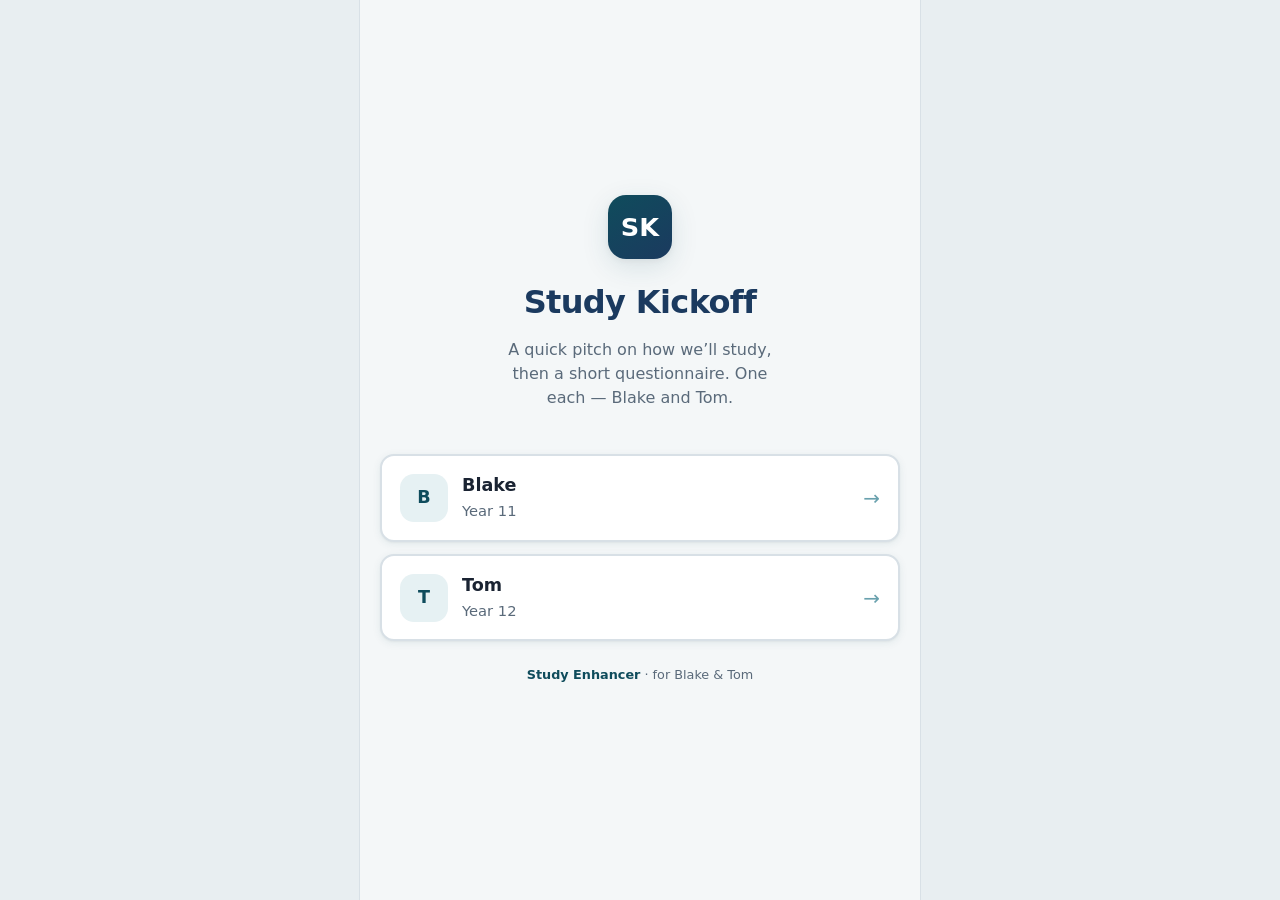
==== study-kickoff-standalone.html @ 6b79da19 "Add standalone single-file app for phone/Drive" ====
<!DOCTYPE html>
<html lang="en-AU">
<head>
  <meta charset="UTF-8" />
  <meta name="viewport" content="width=device-width, initial-scale=1, viewport-fit=cover" />
  <meta name="theme-color" content="#0f4c5c" />
  <meta name="description" content="Study Kickoff — desirable difficulties for Blake & Tom" />
  <title>Study Kickoff · Blake & Tom</title>
  <style>
/* Study Kickoff — mobile-first, deep teal/indigo */
:root {
  --bg: #f4f7f8;
  --surface: #ffffff;
  --ink: #1a2332;
  --muted: #5a6a7a;
  --border: #d8e0e6;
  --accent: #0f4c5c;
  --accent-2: #1b3a5f;
  --accent-soft: #e6f1f3;
  --accent-mid: #2a7a8c;
  --success: #1b7a4e;
  --success-soft: #e6f5ed;
  --warn-soft: #fff4e5;
  --radius: 14px;
  --radius-sm: 10px;
  --shadow: 0 2px 8px rgba(15, 76, 92, 0.08), 0 1px 2px rgba(0,0,0,0.04);
  --shadow-lg: 0 8px 28px rgba(15, 76, 92, 0.12), 0 2px 6px rgba(0,0,0,0.05);
  --tap: 48px;
  --max: 560px;
  --safe-b: env(safe-area-inset-bottom, 0px);
  --font: system-ui, -apple-system, "Segoe UI", Roboto, "Helvetica Neue", Arial, sans-serif;
}

*, *::before, *::after { box-sizing: border-box; }

html {
  -webkit-text-size-adjust: 100%;
  scroll-behavior: smooth;
}

body {
  margin: 0;
  font-family: var(--font);
  font-size: 17px;
  line-height: 1.5;
  color: var(--ink);
  background: var(--bg);
  min-height: 100dvh;
}

.app {
  min-height: 100dvh;
  display: flex;
  flex-direction: column;
  max-width: var(--max);
  margin: 0 auto;
  background: var(--bg);
}

/* —— screens —— */
.screen {
  flex: 1;
  display: flex;
  flex-direction: column;
  padding: 20px 20px calc(24px + var(--safe-b));
  animation: fadeIn 0.28s ease;
}

@keyframes fadeIn {
  from { opacity: 0; transform: translateY(8px); }
  to { opacity: 1; transform: translateY(0); }
}

.screen-header {
  margin-bottom: 20px;
}

.eyebrow {
  font-size: 12px;
  font-weight: 650;
  letter-spacing: 0.06em;
  text-transform: uppercase;
  color: var(--accent-mid);
  margin: 0 0 6px;
}

h1 {
  font-size: 1.75rem;
  font-weight: 750;
  letter-spacing: -0.02em;
  line-height: 1.2;
  margin: 0 0 8px;
  color: var(--accent-2);
}

h2 {
  font-size: 1.25rem;
  font-weight: 700;
  letter-spacing: -0.015em;
  margin: 0 0 10px;
  color: var(--accent-2);
}

.lede {
  color: var(--muted);
  margin: 0;
  font-size: 1rem;
}

/* —— splash —— */
.splash {
  justify-content: center;
  text-align: center;
  gap: 8px;
}

.splash-mark {
  width: 64px;
  height: 64px;
  margin: 0 auto 16px;
  border-radius: 18px;
  background: linear-gradient(145deg, var(--accent) 0%, var(--accent-2) 100%);
  display: grid;
  place-items: center;
  color: #fff;
  font-size: 1.6rem;
  font-weight: 800;
  box-shadow: var(--shadow-lg);
}

.splash h1 { font-size: 2rem; }
.splash .lede { max-width: 28ch; margin: 0 auto 28px; }

.pick-grid {
  display: grid;
  gap: 12px;
  margin-top: 8px;
}

.pick-card {
  display: flex;
  align-items: center;
  gap: 14px;
  text-align: left;
  padding: 16px 18px;
  min-height: var(--tap);
  background: var(--surface);
  border: 2px solid var(--border);
  border-radius: var(--radius);
  box-shadow: var(--shadow);
  cursor: pointer;
  transition: border-color 0.15s, transform 0.12s, box-shadow 0.15s;
  font: inherit;
  color: inherit;
  width: 100%;
}

.pick-card:hover,
.pick-card:focus-visible {
  border-color: var(--accent);
  outline: none;
  box-shadow: var(--shadow-lg);
}

.pick-card:active { transform: scale(0.985); }

.pick-avatar {
  width: 48px;
  height: 48px;
  border-radius: 14px;
  background: var(--accent-soft);
  color: var(--accent);
  display: grid;
  place-items: center;
  font-weight: 750;
  font-size: 1.1rem;
  flex-shrink: 0;
}

.pick-meta { flex: 1; min-width: 0; }
.pick-name { font-weight: 700; font-size: 1.1rem; display: block; }
.pick-year { color: var(--muted); font-size: 0.92rem; }

.pick-arrow {
  color: var(--accent-mid);
  font-size: 1.25rem;
  opacity: 0.7;
}

/* —— pitch —— */
.pitch-scroll {
  flex: 1;
  overflow-y: auto;
  -webkit-overflow-scrolling: touch;
  padding-bottom: 12px;
}

.pitch-intro {
  background: var(--surface);
  border-radius: var(--radius);
  padding: 16px 18px;
  box-shadow: var(--shadow);
  margin-bottom: 16px;
  border-left: 4px solid var(--accent);
}

.pitch-intro p { margin: 0 0 10px; }
.pitch-intro p:last-child { margin-bottom: 0; }
.pitch-intro strong { color: var(--accent); }

.section-label {
  font-size: 12px;
  font-weight: 700;
  letter-spacing: 0.05em;
  text-transform: uppercase;
  color: var(--muted);
  margin: 18px 0 10px;
}

.law-card {
  background: var(--surface);
  border-radius: var(--radius);
  padding: 14px 16px;
  box-shadow: var(--shadow);
  margin-bottom: 10px;
  display: grid;
  grid-template-columns: auto 1fr;
  gap: 12px;
  align-items: start;
}

.law-num {
  width: 32px;
  height: 32px;
  border-radius: 10px;
  background: var(--accent);
  color: #fff;
  display: grid;
  place-items: center;
  font-weight: 750;
  font-size: 0.9rem;
  flex-shrink: 0;
}

.law-card h3 {
  margin: 0 0 4px;
  font-size: 1.02rem;
  font-weight: 700;
  color: var(--accent-2);
}

.law-card p {
  margin: 0;
  font-size: 0.95rem;
  color: var(--muted);
}

.idea-card {
  background: var(--accent-soft);
  border-radius: var(--radius);
  padding: 14px 16px;
  margin-bottom: 10px;
}

.idea-card h3 {
  margin: 0 0 6px;
  font-size: 1rem;
  color: var(--accent);
}

.idea-card p {
  margin: 0;
  font-size: 0.95rem;
  color: var(--ink);
}

.solves {
  background: var(--surface);
  border-radius: var(--radius);
  padding: 16px 18px;
  box-shadow: var(--shadow);
  margin-bottom: 12px;
}

.solves ul {
  margin: 0;
  padding: 0 0 0 1.15em;
}

.solves li {
  margin-bottom: 8px;
  color: var(--ink);
}

.solves li:last-child { margin-bottom: 0; }

.bottom-line {
  background: linear-gradient(135deg, var(--accent) 0%, var(--accent-2) 100%);
  color: #fff;
  border-radius: var(--radius);
  padding: 16px 18px;
  margin: 8px 0 20px;
  font-weight: 600;
  box-shadow: var(--shadow-lg);
}

.bottom-line p { margin: 0; }

/* —— sticky actions —— */
.actions {
  display: flex;
  flex-direction: column;
  gap: 10px;
  padding-top: 8px;
  margin-top: auto;
}

.actions-row {
  display: flex;
  gap: 10px;
}

.btn {
  display: inline-flex;
  align-items: center;
  justify-content: center;
  gap: 8px;
  min-height: var(--tap);
  padding: 12px 20px;
  border-radius: 12px;
  font: inherit;
  font-weight: 650;
  font-size: 1rem;
  cursor: pointer;
  border: 2px solid transparent;
  transition: background 0.15s, transform 0.1s, border-color 0.15s;
  text-decoration: none;
  -webkit-tap-highlight-color: transparent;
}

.btn:active { transform: scale(0.98); }

.btn:focus-visible {
  outline: 3px solid rgba(42, 122, 140, 0.45);
  outline-offset: 2px;
}

.btn-primary {
  background: var(--accent);
  color: #fff;
  border-color: var(--accent);
}

.btn-primary:hover { background: #0c3d4a; }

.btn-secondary {
  background: var(--surface);
  color: var(--accent);
  border-color: var(--border);
}

.btn-secondary:hover { border-color: var(--accent); }

.btn-ghost {
  background: transparent;
  color: var(--muted);
  border-color: transparent;
  min-height: 40px;
  font-weight: 600;
  font-size: 0.95rem;
}

.btn-block { width: 100%; }
.btn-flex { flex: 1; }

/* —— progress —— */
.progress-wrap {
  margin-bottom: 18px;
}

.progress-meta {
  display: flex;
  justify-content: space-between;
  align-items: baseline;
  margin-bottom: 8px;
  font-size: 0.85rem;
  color: var(--muted);
}

.progress-meta strong { color: var(--accent); font-weight: 650; }

.progress-bar {
  height: 6px;
  background: var(--border);
  border-radius: 99px;
  overflow: hidden;
}

.progress-fill {
  height: 100%;
  background: linear-gradient(90deg, var(--accent-mid), var(--accent));
  border-radius: 99px;
  transition: width 0.35s ease;
}

/* —— form —— */
.form-stack {
  display: flex;
  flex-direction: column;
  gap: 18px;
  flex: 1;
}

.field {
  display: flex;
  flex-direction: column;
  gap: 6px;
}

.field label,
.field .label {
  font-weight: 650;
  font-size: 0.95rem;
  color: var(--ink);
}

.field .hint {
  font-size: 0.85rem;
  color: var(--muted);
  font-weight: 400;
  margin-top: -2px;
}

.field input[type="text"],
.field textarea,
.field select {
  width: 100%;
  min-height: var(--tap);
  padding: 12px 14px;
  font: inherit;
  font-size: 16px; /* prevent iOS zoom */
  color: var(--ink);
  background: var(--surface);
  border: 2px solid var(--border);
  border-radius: var(--radius-sm);
  transition: border-color 0.15s, box-shadow 0.15s;
  appearance: none;
  -webkit-appearance: none;
}

.field textarea {
  min-height: 110px;
  resize: vertical;
  line-height: 1.45;
}

.field input:focus,
.field textarea:focus,
.field select:focus {
  outline: none;
  border-color: var(--accent);
  box-shadow: 0 0 0 3px rgba(15, 76, 92, 0.15);
}

.year-toggle {
  display: grid;
  grid-template-columns: 1fr 1fr;
  gap: 10px;
}

.year-opt {
  min-height: var(--tap);
  border: 2px solid var(--border);
  background: var(--surface);
  border-radius: var(--radius-sm);
  font: inherit;
  font-weight: 650;
  cursor: pointer;
  color: var(--ink);
  transition: border-color 0.15s, background 0.15s, color 0.15s;
}

.year-opt[aria-pressed="true"] {
  border-color: var(--accent);
  background: var(--accent-soft);
  color: var(--accent);
}

.year-opt:focus-visible {
  outline: 3px solid rgba(42, 122, 140, 0.45);
  outline-offset: 2px;
}

.check-list {
  display: flex;
  flex-direction: column;
  gap: 8px;
}

.check-item {
  display: flex;
  align-items: flex-start;
  gap: 12px;
  padding: 12px 14px;
  background: var(--surface);
  border: 2px solid var(--border);
  border-radius: var(--radius-sm);
  cursor: pointer;
  min-height: var(--tap);
  transition: border-color 0.15s, background 0.15s;
}

.check-item:has(input:checked) {
  border-color: var(--accent);
  background: var(--accent-soft);
}

.check-item input {
  width: 22px;
  height: 22px;
  margin-top: 1px;
  flex-shrink: 0;
  accent-color: var(--accent);
  cursor: pointer;
}

.check-item span {
  flex: 1;
  font-size: 0.98rem;
  line-height: 1.35;
}

.other-row {
  display: flex;
  flex-direction: column;
  gap: 8px;
}

.other-row input[type="text"] {
  margin-left: 34px;
  width: calc(100% - 34px);
  min-height: 44px;
  padding: 10px 12px;
  font: inherit;
  font-size: 16px;
  border: 2px solid var(--border);
  border-radius: var(--radius-sm);
  background: var(--surface);
}

.other-row input[type="text"]:focus {
  outline: none;
  border-color: var(--accent);
  box-shadow: 0 0 0 3px rgba(15, 76, 92, 0.15);
}

/* —— review / done —— */
.review-card {
  background: var(--surface);
  border-radius: var(--radius);
  padding: 16px 18px;
  box-shadow: var(--shadow);
  margin-bottom: 12px;
}

.review-card h3 {
  margin: 0 0 10px;
  font-size: 0.85rem;
  text-transform: uppercase;
  letter-spacing: 0.04em;
  color: var(--accent-mid);
}

.review-row {
  margin-bottom: 10px;
}

.review-row:last-child { margin-bottom: 0; }

.review-q {
  font-size: 0.82rem;
  color: var(--muted);
  margin: 0 0 2px;
}

.review-a {
  margin: 0;
  white-space: pre-wrap;
  word-break: break-word;
  font-weight: 550;
}

.done-banner {
  background: var(--success-soft);
  border: 2px solid #b8e0c8;
  border-radius: var(--radius);
  padding: 18px;
  text-align: center;
  margin-bottom: 16px;
}

.done-banner .emoji {
  font-size: 2rem;
  margin-bottom: 6px;
}

.done-banner h2 {
  margin: 0 0 6px;
  color: var(--success);
}

.done-banner p {
  margin: 0;
  color: var(--muted);
  font-size: 0.95rem;
}

.toast {
  position: fixed;
  left: 50%;
  bottom: calc(24px + var(--safe-b));
  transform: translateX(-50%) translateY(20px);
  background: var(--accent-2);
  color: #fff;
  padding: 12px 20px;
  border-radius: 99px;
  font-weight: 600;
  font-size: 0.95rem;
  box-shadow: var(--shadow-lg);
  opacity: 0;
  pointer-events: none;
  transition: opacity 0.2s, transform 0.2s;
  z-index: 50;
  max-width: calc(100% - 40px);
}

.toast.show {
  opacity: 1;
  transform: translateX(-50%) translateY(0);
}

/* —— footer —— */
.site-footer {
  text-align: center;
  padding: 16px 20px calc(16px + var(--safe-b));
  font-size: 0.8rem;
  color: var(--muted);
}

.site-footer strong { color: var(--accent); font-weight: 650; }

/* —— top nav chip —— */
.top-bar {
  display: flex;
  align-items: center;
  justify-content: space-between;
  gap: 12px;
  margin-bottom: 8px;
}

.student-chip {
  display: inline-flex;
  align-items: center;
  gap: 6px;
  background: var(--accent-soft);
  color: var(--accent);
  font-size: 0.85rem;
  font-weight: 650;
  padding: 6px 12px;
  border-radius: 99px;
}

.back-link {
  background: none;
  border: none;
  color: var(--muted);
  font: inherit;
  font-size: 0.9rem;
  font-weight: 600;
  cursor: pointer;
  padding: 8px 0;
  min-height: 40px;
}

.back-link:hover { color: var(--accent); }
.back-link:focus-visible {
  outline: 3px solid rgba(42, 122, 140, 0.45);
  outline-offset: 2px;
  border-radius: 4px;
}

@media (min-width: 640px) {
  .app {
    box-shadow: 0 0 0 1px var(--border);
    min-height: 100dvh;
  }
  body { background: #e8eef1; }
}

</style>
</head>
<body>
  <div id="app" class="app">
    <!-- screens injected by app.js -->
  </div>
  <script>
/**
 * Study Kickoff — Blake & Tom
 * Static SPA: splash → pick → pitch → questionnaire wizard → hand to Dad
 */
(function () {
  "use strict";

  const STUDENTS = {
    blake: { id: "blake", name: "Blake", year: "11", initial: "B" },
    tom: { id: "tom", name: "Tom", year: "12", initial: "T" },
  };

  const STORAGE_PREFIX = "study-kickoff:v1:";

  const Q8_OPTS = [
    { id: "reread", label: "Reread / highlight" },
    { id: "block", label: "Practice questions from one topic in a block" },
    { id: "mix", label: "Mix topics" },
    { id: "explain", label: "Explain things out loud" },
    { id: "cram", label: "Cram the night before" },
    { id: "other", label: "Other", hasOther: true },
  ];

  const Q9_OPTS = [
    { id: "class", label: "Only in class / tests" },
    { id: "after-reread", label: "After rereading" },
    { id: "closed", label: "Closed-book, from memory" },
    { id: "unsure", label: "Not sure" },
  ];

  const SECTIONS = [
    { id: "about", title: "About you", short: "About" },
    { id: "subjects", title: "Subjects", short: "Subjects" },
    { id: "study", title: "How you study", short: "Study habits" },
    { id: "goals", title: "Goals & blockers", short: "Goals" },
  ];

  const emptyAnswers = (student) => ({
    name: student.name,
    year: student.year,
    pathway: "",
    subjects: "",
    worry: "",
    weakTopics: "",
    firstThing: "",
    studyHabits: [],
    studyHabitsOther: "",
    checkMemory: [],
    longestGap: "",
    examFeel: "",
    derails: "",
    focusBlock: "",
    anythingElse: "",
    completedAt: null,
  });

  // —— state ——
  let state = {
    view: "splash", // splash | pitch | wizard | review | done
    studentId: null,
    sectionIndex: 0,
    answers: null,
  };

  const app = document.getElementById("app");

  // —— storage ——
  function storageKey(id) {
    return STORAGE_PREFIX + id;
  }

  function loadAnswers(id) {
    try {
      const raw = localStorage.getItem(storageKey(id));
      if (!raw) return null;
      return JSON.parse(raw);
    } catch {
      return null;
    }
  }

  function saveAnswers(id, answers) {
    localStorage.setItem(storageKey(id), JSON.stringify(answers));
  }

  function pickStudent(id) {
    const student = STUDENTS[id];
    if (!student) return;
    const saved = loadAnswers(id);
    const answers = saved
      ? { ...emptyAnswers(student), ...saved }
      : emptyAnswers(student);
    // Prefill name/year if blank
    if (!answers.name) answers.name = student.name;
    if (!answers.year) answers.year = student.year;
    state.studentId = id;
    state.answers = answers;
    state.sectionIndex = 0;
    state.view = "pitch";
    render();
  }

  function persist() {
    if (state.studentId && state.answers) {
      saveAnswers(state.studentId, state.answers);
    }
  }

  // —— markdown export (matches Doc structure) ——
  function toMarkdown(student, a) {
    const habitLabels = (a.studyHabits || [])
      .map((id) => {
        const opt = Q8_OPTS.find((o) => o.id === id);
        if (!opt) return null;
        if (opt.hasOther) {
          const extra = (a.studyHabitsOther || "").trim();
          return `- [x] Other: ${extra || "—"}`;
        }
        return `- [x] ${opt.label}`;
      })
      .filter(Boolean);

    const uncheckedHabits = Q8_OPTS.filter(
      (o) => !(a.studyHabits || []).includes(o.id)
    ).map((o) =>
      o.hasOther ? `- [ ] Other: ___________` : `- [ ] ${o.label}`
    );

    const checkLabels = (a.checkMemory || [])
      .map((id) => {
        const opt = Q9_OPTS.find((o) => o.id === id);
        return opt ? `- [x] ${opt.label}` : null;
      })
      .filter(Boolean);

    const uncheckedCheck = Q9_OPTS.filter(
      (o) => !(a.checkMemory || []).includes(o.id)
    ).map((o) => `- [ ] ${o.label}`);

    const subjectsList = (a.subjects || "")
      .split(/\n/)
      .map((l) => l.trim())
      .filter(Boolean)
      .map((l) => (l.startsWith("-") ? l : `- ${l}`))
      .join("\n");

    return `# Study Kickoff answers — ${a.name || student.name} (Year ${a.year || student.year})

## About you

1. **Name:** ${a.name || "—"}
2. **Year:** ${a.year || "—"}
3. **School / subject pathway notes:** ${a.pathway || "—"}

## Subjects

4. **Subjects this year:**
${subjectsList || "- —"}

5. **Which 1–2 subjects worry you most right now? Why?**
${a.worry || "—"}

6. **Which topics inside those subjects feel weakest?**
${a.weakTopics || "—"}

## How you study now

7. **When you sit down to study, what do you usually do first?**
${a.firstThing || "—"}

8. **Do you mostly…**
${[...habitLabels, ...uncheckedHabits].join("\n") || "—"}

9. **When do you usually check if you actually remember something?**
${[...checkLabels, ...uncheckedCheck].join("\n") || "—"}

10. **What’s the longest you’ve gone between studying the same topic?**
${a.longestGap || "—"}

## Goals & blockers

11. **What’s one thing you want exams to feel like (that they don’t feel like now)?**
${a.examFeel || "—"}

12. **What usually derails a study session?**
${a.derails || "—"}

13. **How long can you usually focus in one block before you need a break?**
${a.focusBlock || "—"}

14. **Anything you want this helper to know?**
${a.anythingElse || "—"}

---
Handed to Dad · Study Enhancer
`;
  }

  async function copyMarkdown() {
    const student = STUDENTS[state.studentId];
    const md = toMarkdown(student, state.answers);
    try {
      await navigator.clipboard.writeText(md);
      showToast("Copied — hand this to Dad");
    } catch {
      // Fallback: prompt select
      const ta = document.createElement("textarea");
      ta.value = md;
      ta.style.position = "fixed";
      ta.style.left = "-9999px";
      document.body.appendChild(ta);
      ta.select();
      try {
        document.execCommand("copy");
        showToast("Copied — hand this to Dad");
      } catch {
        showToast("Couldn’t copy — select & copy manually");
        alert(md);
      }
      document.body.removeChild(ta);
    }
  }

  let toastTimer;
  function showToast(msg) {
    let el = document.querySelector(".toast");
    if (!el) {
      el = document.createElement("div");
      el.className = "toast";
      document.body.appendChild(el);
    }
    el.textContent = msg;
    el.classList.add("show");
    clearTimeout(toastTimer);
    toastTimer = setTimeout(() => el.classList.remove("show"), 2200);
  }

  // —— helpers ——
  function esc(s) {
    return String(s ?? "")
      .replace(/&/g, "&amp;")
      .replace(/</g, "&lt;")
      .replace(/>/g, "&gt;")
      .replace(/"/g, "&quot;");
  }

  function footer() {
    return `<footer class="site-footer"><strong>Study Enhancer</strong> · for Blake &amp; Tom</footer>`;
  }

  function topBar(showBack, backAction) {
    const s = STUDENTS[state.studentId];
    const back =
      showBack
        ? `<button type="button" class="back-link" data-action="${esc(backAction)}">← Back</button>`
        : `<span></span>`;
    const chip = s
      ? `<span class="student-chip">${esc(s.name)} · Year ${esc(state.answers?.year || s.year)}</span>`
      : "";
    return `<div class="top-bar">${back}${chip}</div>`;
  }

  // —— views ——
  function renderSplash() {
    const resume = Object.values(STUDENTS)
      .map((s) => {
        const saved = loadAnswers(s.id);
        const done = saved?.completedAt;
        const partial = saved && !done;
        let status = `Year ${s.year}`;
        if (done) status = `Year ${s.year} · done ✓`;
        else if (partial) status = `Year ${s.year} · in progress`;
        return { s, status, done };
      });

    return `
      <section class="screen splash">
        <div class="splash-mark" aria-hidden="true">SK</div>
        <h1>Study Kickoff</h1>
        <p class="lede">A quick pitch on how we’ll study, then a short questionnaire. One each — Blake and Tom.</p>
        <div class="pick-grid" role="list">
          ${resume
            .map(
              ({ s, status }) => `
            <button type="button" class="pick-card" data-pick="${s.id}" role="listitem">
              <span class="pick-avatar" aria-hidden="true">${s.initial}</span>
              <span class="pick-meta">
                <span class="pick-name">${esc(s.name)}</span>
                <span class="pick-year">${esc(status)}</span>
              </span>
              <span class="pick-arrow" aria-hidden="true">→</span>
            </button>`
            )
            .join("")}
        </div>
        ${footer()}
      </section>`;
  }

  function renderPitch() {
    return `
      <section class="screen">
        ${topBar(true, "home")}
        <div class="screen-header">
          <p class="eyebrow">The pitch · read once</p>
          <h1>How we’ll study</h1>
          <p class="lede">Most study feels productive and isn’t. Here’s the short version.</p>
        </div>
        <div class="pitch-scroll">
          <div class="pitch-intro">
            <p>Rereading notes and highlighting feels smooth — that’s the <strong>fluency illusion</strong>. Easy ≠ known.</p>
            <p>What actually sticks is a bit uncomfortable. Psychologists call these <strong>desirable difficulties</strong> (Robert Bjork). They feel harder in the moment and lock memory in for exams.</p>
          </div>

          <p class="section-label">The five laws we’ll use</p>

          <article class="law-card">
            <div class="law-num">1</div>
            <div>
              <h3>Retrieval, not review</h3>
              <p>Close the notes. Try to pull it out of your head with no cues. Then check. Beats rereading every time.</p>
            </div>
          </article>
          <article class="law-card">
            <div class="law-num">2</div>
            <div>
              <h3>Spaced repetition</h3>
              <p>Come back when you’ve <em>almost</em> forgotten — not one giant cram the night before. We’ll set the next review before you finish each session.</p>
            </div>
          </article>
          <article class="law-card">
            <div class="law-num">3</div>
            <div>
              <h3>Interleaving</h3>
              <p>Mix problem types and topics. Ten of method A then ten of B feels smoother; mixed practice wins on the real paper.</p>
            </div>
          </article>
          <article class="law-card">
            <div class="law-num">4</div>
            <div>
              <h3>Active explanation</h3>
              <p>Close the book. Explain it out loud like you’re teaching someone. Spot the gaps. Understanding while reading ≠ being able to produce it.</p>
            </div>
          </article>
          <article class="law-card">
            <div class="law-num">5</div>
            <div>
              <h3>Build chunks, not facts</h3>
              <p>Organise ideas into meaningful schemas — like chess masters remember patterns, not single pieces. Not a pile of random flashcards.</p>
            </div>
          </article>

          <p class="section-label">Two ideas that explain why</p>
          <div class="idea-card">
            <h3>Storage strength vs retrieval strength</h3>
            <p>Something can be “in there” but hard to get out. Practice <em>getting it out</em> builds the skill exams actually test.</p>
          </div>
          <div class="idea-card">
            <h3>The fluency illusion</h3>
            <p>If it feels easy to reread, your brain is lying that you know it. Struggle on purpose in practice so exam day is calmer.</p>
          </div>

          <p class="section-label">What this solves for you</p>
          <div class="solves">
            <ul>
              <li>Less “I studied for hours and still blanked”</li>
              <li>Clear next steps every session (not guesswork)</li>
              <li>Study that matches QLD Year 11 / 12 exam pressure</li>
              <li>Weak topics get named and attacked, not avoided</li>
            </ul>
          </div>

          <div class="bottom-line">
            <p>Bottom line: we make practice slightly harder on purpose so the exam feels fairer.</p>
          </div>
        </div>

        <div class="actions">
          <button type="button" class="btn btn-primary btn-block" data-action="start-quiz">I’m ready →</button>
          <button type="button" class="btn btn-ghost btn-block" data-action="home">Switch person</button>
        </div>
      </section>`;
  }

  function progressHtml() {
    const total = SECTIONS.length;
    const i = state.sectionIndex;
    const pct = Math.round(((i + 1) / total) * 100);
    const sec = SECTIONS[i];
    return `
      <div class="progress-wrap">
        <div class="progress-meta">
          <span>Step <strong>${i + 1}</strong> of ${total} · ${esc(sec.short)}</span>
          <span>${pct}%</span>
        </div>
        <div class="progress-bar" role="progressbar" aria-valuenow="${pct}" aria-valuemin="0" aria-valuemax="100">
          <div class="progress-fill" style="width:${pct}%"></div>
        </div>
      </div>`;
  }

  function checkListHtml(name, opts, selected, otherVal) {
    return `
      <div class="check-list" role="group" aria-label="${esc(name)}">
        ${opts
          .map((o) => {
            const checked = (selected || []).includes(o.id);
            const otherInput =
              o.hasOther
                ? `<div class="other-row"><input type="text" data-field="studyHabitsOther" placeholder="What else?" value="${esc(otherVal || "")}" ${checked ? "" : "disabled"} /></div>`
                : "";
            return `
              <label class="check-item${o.hasOther ? " other-row" : ""}">
                <input type="checkbox" data-check="${esc(name)}" value="${esc(o.id)}" ${checked ? "checked" : ""} />
                <span>${esc(o.label)}${o.hasOther ? ":" : ""}</span>
              </label>
              ${otherInput}`;
          })
          .join("")}
      </div>`;
  }

  function renderWizard() {
    const a = state.answers;
    const sec = SECTIONS[state.sectionIndex];
    let body = "";

    if (sec.id === "about") {
      body = `
        <div class="form-stack">
          <div class="field">
            <label for="f-name">1. Name</label>
            <input id="f-name" type="text" data-field="name" value="${esc(a.name)}" autocomplete="name" />
          </div>
          <div class="field">
            <span class="label" id="year-label">2. Year</span>
            <div class="year-toggle" role="group" aria-labelledby="year-label">
              <button type="button" class="year-opt" data-year="11" aria-pressed="${a.year === "11"}">Year 11</button>
              <button type="button" class="year-opt" data-year="12" aria-pressed="${a.year === "12"}">Year 12</button>
            </div>
          </div>
          <div class="field">
            <label for="f-pathway">3. School / subject pathway notes <span class="hint">(optional)</span></label>
            <textarea id="f-pathway" data-field="pathway" placeholder="e.g. ATAR pathway, Maths Methods…">${esc(a.pathway)}</textarea>
          </div>
        </div>`;
    } else if (sec.id === "subjects") {
      body = `
        <div class="form-stack">
          <div class="field">
            <label for="f-subjects">4. List every subject you’re doing this year</label>
            <p class="hint">And level if it matters (e.g. Math Methods / General). One per line is fine.</p>
            <textarea id="f-subjects" data-field="subjects" placeholder="English&#10;Math Methods&#10;…">${esc(a.subjects)}</textarea>
          </div>
          <div class="field">
            <label for="f-worry">5. Which 1–2 subjects worry you most right now? Why?</label>
            <textarea id="f-worry" data-field="worry" placeholder="Be honest — short answers are fine">${esc(a.worry)}</textarea>
          </div>
          <div class="field">
            <label for="f-weak">6. Which topics inside those subjects feel weakest?</label>
            <p class="hint">Be specific if you can.</p>
            <textarea id="f-weak" data-field="weakTopics" placeholder="e.g. trig identities, essay structure…">${esc(a.weakTopics)}</textarea>
          </div>
        </div>`;
    } else if (sec.id === "study") {
      body = `
        <div class="form-stack">
          <div class="field">
            <label for="f-first">7. When you sit down to study, what do you usually do first?</label>
            <p class="hint">e.g. reread notes, highlight, watch videos, do practice questions, make flashcards…</p>
            <textarea id="f-first" data-field="firstThing">${esc(a.firstThing)}</textarea>
          </div>
          <div class="field">
            <span class="label">8. Do you mostly… <span class="hint">(pick all that apply)</span></span>
            ${checkListHtml("studyHabits", Q8_OPTS, a.studyHabits, a.studyHabitsOther)}
          </div>
          <div class="field">
            <span class="label">9. When do you usually check if you actually remember something? <span class="hint">(pick all that apply)</span></span>
            ${checkListHtml("checkMemory", Q9_OPTS, a.checkMemory)}
          </div>
          <div class="field">
            <label for="f-gap">10. What’s the longest you’ve gone between studying the same topic?</label>
            <p class="hint">Rough guess is fine.</p>
            <input id="f-gap" type="text" data-field="longestGap" value="${esc(a.longestGap)}" placeholder="e.g. a few weeks, whole term…" />
          </div>
        </div>`;
    } else if (sec.id === "goals") {
      body = `
        <div class="form-stack">
          <div class="field">
            <label for="f-exam">11. What’s one thing you want exams to feel like (that they don’t feel like now)?</label>
            <textarea id="f-exam" data-field="examFeel">${esc(a.examFeel)}</textarea>
          </div>
          <div class="field">
            <label for="f-derail">12. What usually derails a study session?</label>
            <p class="hint">Phone, tired, don’t know where to start, etc.</p>
            <textarea id="f-derail" data-field="derails">${esc(a.derails)}</textarea>
          </div>
          <div class="field">
            <label for="f-focus">13. How long can you usually focus in one block before you need a break?</label>
            <input id="f-focus" type="text" data-field="focusBlock" value="${esc(a.focusBlock)}" placeholder="e.g. 20–25 mins" />
          </div>
          <div class="field">
            <label for="f-else">14. Anything you want this helper to know?</label>
            <p class="hint">Learning preferences, stress, subjects you already feel solid on…</p>
            <textarea id="f-else" data-field="anythingElse">${esc(a.anythingElse)}</textarea>
          </div>
        </div>`;
    }

    const isLast = state.sectionIndex === SECTIONS.length - 1;
    const backAction = state.sectionIndex === 0 ? "pitch" : "prev-section";

    return `
      <section class="screen">
        ${topBar(true, backAction)}
        ${progressHtml()}
        <div class="screen-header">
          <p class="eyebrow">Questionnaire</p>
          <h1>${esc(sec.title)}</h1>
          <p class="lede">Short answers are fine. Honest ones help more.</p>
        </div>
        ${body}
        <div class="actions">
          <div class="actions-row">
            <button type="button" class="btn btn-secondary btn-flex" data-action="${backAction === "pitch" ? "pitch" : "prev-section"}">Back</button>
            <button type="button" class="btn btn-primary btn-flex" data-action="${isLast ? "to-review" : "next-section"}">
              ${isLast ? "Review →" : "Next →"}
            </button>
          </div>
        </div>
      </section>`;
  }

  function reviewRow(q, a) {
    const text = (a || "").trim() || "—";
    return `<div class="review-row"><p class="review-q">${esc(q)}</p><p class="review-a">${esc(text)}</p></div>`;
  }

  function renderReview() {
    const a = state.answers;
    const habits = (a.studyHabits || [])
      .map((id) => {
        const o = Q8_OPTS.find((x) => x.id === id);
        if (!o) return null;
        if (o.hasOther) return `Other: ${(a.studyHabitsOther || "").trim() || "—"}`;
        return o.label;
      })
      .filter(Boolean)
      .join("; ");

    const checks = (a.checkMemory || [])
      .map((id) => Q9_OPTS.find((x) => x.id === id)?.label)
      .filter(Boolean)
      .join("; ");

    return `
      <section class="screen">
        ${topBar(true, "back-to-goals")}
        <div class="screen-header">
          <p class="eyebrow">Almost done</p>
          <h1>Review your answers</h1>
          <p class="lede">Looks good? Submit, then copy for Dad.</p>
        </div>

        <div class="review-card">
          <h3>About you</h3>
          ${reviewRow("Name", a.name)}
          ${reviewRow("Year", a.year)}
          ${reviewRow("Pathway notes", a.pathway)}
        </div>
        <div class="review-card">
          <h3>Subjects</h3>
          ${reviewRow("Subjects", a.subjects)}
          ${reviewRow("Worry most", a.worry)}
          ${reviewRow("Weak topics", a.weakTopics)}
        </div>
        <div class="review-card">
          <h3>How you study</h3>
          ${reviewRow("Usually do first", a.firstThing)}
          ${reviewRow("Mostly…", habits)}
          ${reviewRow("Check memory", checks)}
          ${reviewRow("Longest gap", a.longestGap)}
        </div>
        <div class="review-card">
          <h3>Goals & blockers</h3>
          ${reviewRow("Want exams to feel like", a.examFeel)}
          ${reviewRow("Derails session", a.derails)}
          ${reviewRow("Focus block", a.focusBlock)}
          ${reviewRow("Anything else", a.anythingElse)}
        </div>

        <div class="actions">
          <button type="button" class="btn btn-primary btn-block" data-action="submit">Looks good — submit</button>
          <button type="button" class="btn btn-secondary btn-block" data-action="edit-answers">Edit answers</button>
        </div>
      </section>`;
  }

  function renderDone() {
    const s = STUDENTS[state.studentId];
    return `
      <section class="screen">
        ${topBar(false)}
        <div class="done-banner">
          <div class="emoji" aria-hidden="true">✓</div>
          <h2>Hand this to Dad</h2>
          <p>Answers saved on this phone for ${esc(s.name)}. Copy the markdown so Study Enhancer can paste it.</p>
        </div>

        <div class="review-card">
          <h3>What happens next</h3>
          <ol style="margin:0;padding-left:1.2em;color:var(--muted);font-size:0.95rem;">
            <li style="margin-bottom:6px">Save your subjects and weak spots</li>
            <li style="margin-bottom:6px">Pick which of the five laws you’re skipping most</li>
            <li>Run a real session: closed-book retrieval → mixed practice → explain aloud → name the chunk → set the next spaced review</li>
          </ol>
          <p style="margin:12px 0 0;font-size:0.9rem;color:var(--muted);">No assignment writing. No fake past papers. Just the method that makes the work stick.</p>
        </div>

        <div class="actions">
          <button type="button" class="btn btn-primary btn-block" data-action="copy-md">Copy answers as Markdown</button>
          <button type="button" class="btn btn-secondary btn-block" data-action="edit-answers">Edit answers</button>
          <button type="button" class="btn btn-ghost btn-block" data-action="home">Done · back to start</button>
        </div>
        ${footer()}
      </section>`;
  }

  function render() {
    let html = "";
    switch (state.view) {
      case "splash":
        html = renderSplash();
        break;
      case "pitch":
        html = renderPitch();
        break;
      case "wizard":
        html = renderWizard();
        break;
      case "review":
        html = renderReview();
        break;
      case "done":
        html = renderDone();
        break;
      default:
        html = renderSplash();
    }
    app.innerHTML = html;
    window.scrollTo(0, 0);
  }

  // —— collect form fields from current DOM into state ——
  function collectFields() {
    if (!state.answers) return;
    app.querySelectorAll("[data-field]").forEach((el) => {
      const key = el.getAttribute("data-field");
      state.answers[key] = el.value;
    });

    // checkboxes
    const habitBoxes = app.querySelectorAll('[data-check="studyHabits"]');
    if (habitBoxes.length) {
      state.answers.studyHabits = [...habitBoxes]
        .filter((c) => c.checked)
        .map((c) => c.value);
    }
    const memBoxes = app.querySelectorAll('[data-check="checkMemory"]');
    if (memBoxes.length) {
      state.answers.checkMemory = [...memBoxes]
        .filter((c) => c.checked)
        .map((c) => c.value);
    }
    persist();
  }

  // —— events ——
  app.addEventListener("click", (e) => {
    const pick = e.target.closest("[data-pick]");
    if (pick) {
      pickStudent(pick.getAttribute("data-pick"));
      return;
    }

    const yearBtn = e.target.closest("[data-year]");
    if (yearBtn) {
      state.answers.year = yearBtn.getAttribute("data-year");
      persist();
      render();
      return;
    }

    const actionEl = e.target.closest("[data-action]");
    if (!actionEl) return;
    const action = actionEl.getAttribute("data-action");

    if (state.view === "wizard") collectFields();

    switch (action) {
      case "home":
        state.view = "splash";
        state.studentId = null;
        state.answers = null;
        render();
        break;
      case "pitch":
        state.view = "pitch";
        render();
        break;
      case "start-quiz":
        state.view = "wizard";
        state.sectionIndex = 0;
        render();
        break;
      case "next-section":
        if (state.sectionIndex < SECTIONS.length - 1) {
          state.sectionIndex += 1;
          render();
        }
        break;
      case "prev-section":
        if (state.sectionIndex > 0) {
          state.sectionIndex -= 1;
          render();
        }
        break;
      case "to-review":
        state.view = "review";
        render();
        break;
      case "back-to-goals":
        state.view = "wizard";
        state.sectionIndex = SECTIONS.length - 1;
        render();
        break;
      case "edit-answers":
        state.view = "wizard";
        state.sectionIndex = 0;
        // clear completed flag so splash shows in-progress
        if (state.answers) {
          state.answers.completedAt = null;
          persist();
        }
        render();
        break;
      case "submit":
        state.answers.completedAt = new Date().toISOString();
        persist();
        state.view = "done";
        render();
        break;
      case "copy-md":
        copyMarkdown();
        break;
    }
  });

  // Live-save on input / checkbox change
  app.addEventListener("input", (e) => {
    const field = e.target.getAttribute("data-field");
    if (field && state.answers) {
      state.answers[field] = e.target.value;
      persist();
    }
  });

  app.addEventListener("change", (e) => {
    if (e.target.matches("[data-check]")) {
      collectFields();
      // Enable/disable Other text when Q8 other toggled
      if (e.target.value === "other" && e.target.getAttribute("data-check") === "studyHabits") {
        const otherInput = app.querySelector('[data-field="studyHabitsOther"]');
        if (otherInput) {
          otherInput.disabled = !e.target.checked;
          if (!e.target.checked) {
            otherInput.value = "";
            state.answers.studyHabitsOther = "";
            persist();
          }
        }
      }
    }
  });

  // Boot
  render();
})();

</script>
</body>
</html>
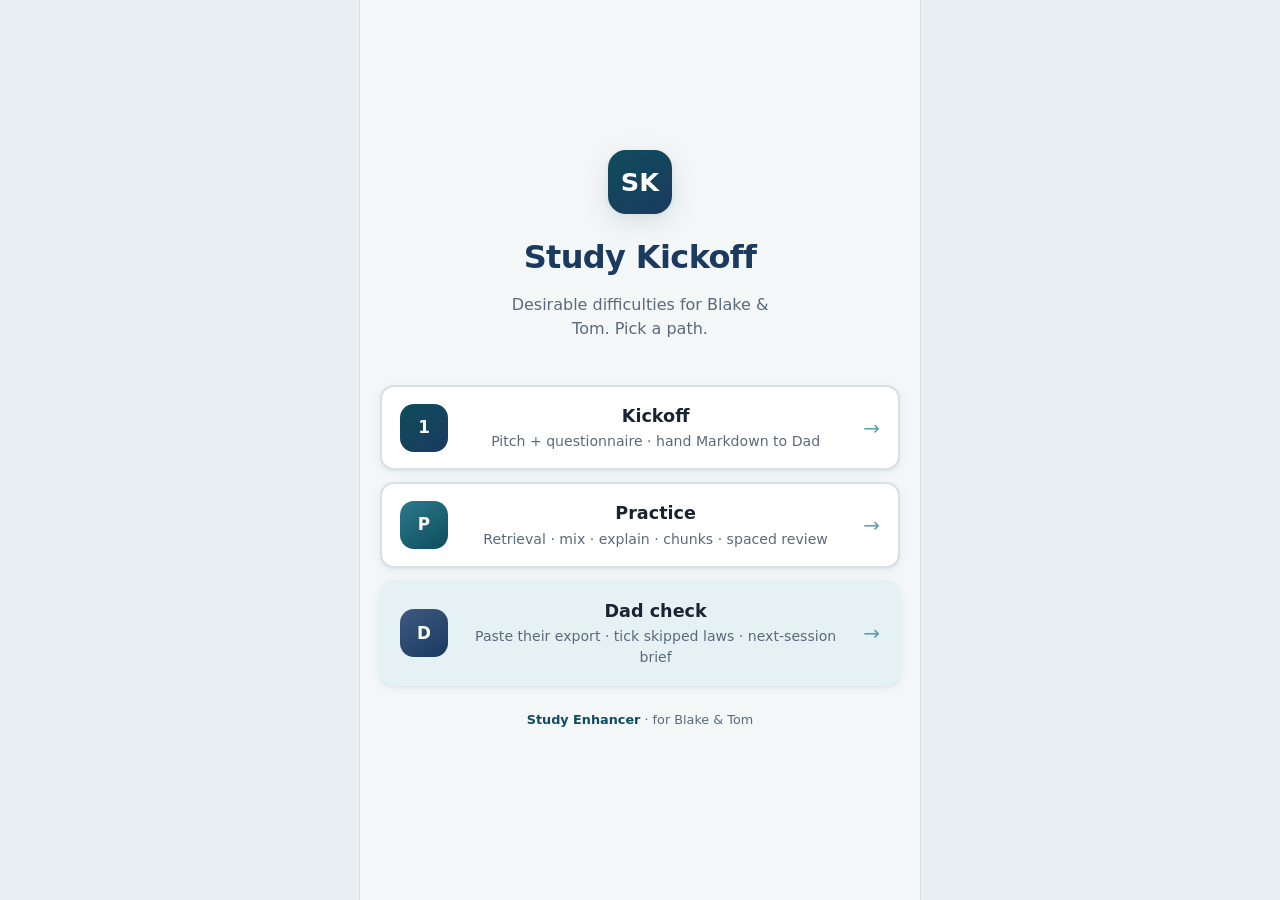
==== commit 79b0a762: "Add Practice and Dad-check modes with hash routing Extend Study Kickoff with student practice sessio" ====
--- a/study-kickoff-standalone.html
+++ b/study-kickoff-standalone.html
@@ -697,7 +697,198 @@
   body { background: #e8eef1; }
 }
 
-</style>
+
+/* —— mode splash cards —— */
+.mode-grid {
+  display: grid;
+  gap: 12px;
+  margin-top: 8px;
+  width: 100%;
+  text-align: left;
+}
+
+.mode-card {
+  display: flex;
+  align-items: center;
+  gap: 14px;
+  padding: 16px 18px;
+  min-height: var(--tap);
+  background: var(--surface);
+  border: 2px solid var(--border);
+  border-radius: var(--radius);
+  box-shadow: var(--shadow);
+  cursor: pointer;
+  transition: border-color 0.15s, transform 0.12s, box-shadow 0.15s;
+  font: inherit;
+  color: inherit;
+  width: 100%;
+}
+
+.mode-card:hover,
+.mode-card:focus-visible {
+  border-color: var(--accent);
+  outline: none;
+  box-shadow: var(--shadow-lg);
+}
+
+.mode-card:active { transform: scale(0.985); }
+
+.mode-card-secondary {
+  background: var(--accent-soft);
+  border-color: transparent;
+}
+
+.mode-icon {
+  width: 48px;
+  height: 48px;
+  border-radius: 14px;
+  background: linear-gradient(145deg, var(--accent) 0%, var(--accent-2) 100%);
+  color: #fff;
+  display: grid;
+  place-items: center;
+  font-weight: 800;
+  font-size: 1.05rem;
+  flex-shrink: 0;
+}
+
+.mode-icon-practice {
+  background: linear-gradient(145deg, var(--accent-mid) 0%, var(--accent) 100%);
+}
+
+.mode-icon-dad {
+  background: linear-gradient(145deg, #3d5a80 0%, var(--accent-2) 100%);
+}
+
+.mode-body { flex: 1; min-width: 0; }
+.mode-title { font-weight: 700; font-size: 1.1rem; display: block; }
+.mode-desc { color: var(--muted); font-size: 0.88rem; display: block; margin-top: 2px; }
+
+/* —— practice extras —— */
+.chip-row {
+  display: flex;
+  flex-wrap: wrap;
+  gap: 8px;
+  margin-bottom: 8px;
+}
+
+.chip-pick {
+  border: 2px solid var(--border);
+  background: var(--surface);
+  color: var(--ink);
+  font: inherit;
+  font-size: 0.88rem;
+  font-weight: 600;
+  padding: 8px 12px;
+  border-radius: 99px;
+  cursor: pointer;
+  min-height: 40px;
+}
+
+.chip-pick.active,
+.chip-pick:hover {
+  border-color: var(--accent);
+  background: var(--accent-soft);
+  color: var(--accent);
+}
+
+.callout {
+  background: var(--accent-soft);
+  border-left: 4px solid var(--accent);
+  border-radius: var(--radius-sm);
+  padding: 12px 14px;
+  margin-bottom: 12px;
+  font-size: 0.95rem;
+  color: var(--ink);
+}
+
+.callout.warn {
+  background: var(--warn-soft);
+  border-left-color: #d97706;
+}
+
+.timer-card {
+  background: var(--surface);
+  border-radius: var(--radius);
+  padding: 16px;
+  box-shadow: var(--shadow);
+  margin-bottom: 12px;
+}
+
+.timer-display {
+  font-size: 2.4rem;
+  font-weight: 750;
+  letter-spacing: -0.03em;
+  text-align: center;
+  color: var(--accent-2);
+  font-variant-numeric: tabular-nums;
+  margin-bottom: 12px;
+}
+
+.mix-prompt {
+  margin: 0 0 10px;
+  font-size: 0.95rem;
+  color: var(--ink);
+  font-weight: 550;
+}
+
+.flow-list {
+  margin: 0;
+  padding-left: 1.2em;
+  color: var(--muted);
+  font-size: 0.95rem;
+}
+
+.flow-list li { margin-bottom: 6px; }
+.flow-list li:last-child { margin-bottom: 0; }
+
+.gap-pre {
+  margin: 0;
+  white-space: pre-wrap;
+  word-break: break-word;
+  font-family: var(--font);
+  font-size: 0.9rem;
+  line-height: 1.45;
+  color: var(--ink);
+}
+
+.brief-pre {
+  font-size: 0.85rem;
+  max-height: 320px;
+  overflow: auto;
+}
+
+.btn:disabled {
+  opacity: 0.45;
+  cursor: not-allowed;
+  transform: none;
+}
+
+.field input[type="date"],
+.field input[type="number"] {
+  width: 100%;
+  min-height: var(--tap);
+  padding: 12px 14px;
+  font: inherit;
+  font-size: 16px;
+  color: var(--ink);
+  background: var(--surface);
+  border: 2px solid var(--border);
+  border-radius: var(--radius-sm);
+}
+
+.field input[type="date"]:focus,
+.field input[type="number"]:focus {
+  outline: none;
+  border-color: var(--accent);
+  box-shadow: 0 0 0 3px rgba(15, 76, 92, 0.15);
+}
+
+.splash .top-bar {
+  align-self: stretch;
+  margin-bottom: 12px;
+}
+
+  </style>
 </head>
 <body>
   <div id="app" class="app">
@@ -706,7 +897,8 @@
   <script>
 /**
  * Study Kickoff — Blake & Tom
- * Static SPA: splash → pick → pitch → questionnaire wizard → hand to Dad
+ * Hash routes: # (kickoff) | #practice | #dad
+ * Splash → Kickoff (pitch + questionnaire) | Practice | Dad check
  */
 (function () {
   "use strict";
@@ -717,6 +909,9 @@
   };
 
   const STORAGE_PREFIX = "study-kickoff:v1:";
+  const PRACTICE_PREFIX = "study-kickoff:v1:practice:";
+  const DAD_PREFIX = "study-kickoff:v1:dad:";
+  const LAST_EXPORT_KEY = "study-kickoff:v1:last-export";
 
   const Q8_OPTS = [
     { id: "reread", label: "Reread / highlight" },
@@ -739,6 +934,30 @@
     { id: "subjects", title: "Subjects", short: "Subjects" },
     { id: "study", title: "How you study", short: "Study habits" },
     { id: "goals", title: "Goals & blockers", short: "Goals" },
+  ];
+
+  const LAWS = [
+    { id: "retrieval", num: 1, title: "Retrieval, not review", short: "Retrieval" },
+    { id: "spaced", num: 2, title: "Spaced repetition", short: "Spaced" },
+    { id: "interleave", num: 3, title: "Interleaving", short: "Interleaving" },
+    { id: "explain", num: 4, title: "Active explanation", short: "Explain aloud" },
+    { id: "chunks", num: 5, title: "Build chunks, not facts", short: "Chunks" },
+  ];
+
+  const PRACTICE_STEPS = [
+    { id: "retrieval", title: "Closed-book retrieval", short: "Retrieve" },
+    { id: "interleave", title: "Interleaved problems", short: "Mix" },
+    { id: "explain", title: "Explain aloud", short: "Explain" },
+    { id: "chunks", title: "Three chunk questions", short: "Chunks" },
+    { id: "spaced", title: "Next spaced review", short: "Space" },
+  ];
+
+  const INTERLEAVE_PROMPTS = [
+    "Write one problem or question that mixes two topics you listed. Solve it closed-book.",
+    "Name a method from topic A that could apply to topic B. Sketch how.",
+    "Without looking, list the first step you’d take on a mixed exam question that touches both subjects.",
+    "What cue would tell you which topic a mixed question is really testing?",
+    "Invent a short “trick” question that looks like one topic but needs another.",
   ];
 
   const emptyAnswers = (student) => ({
@@ -760,43 +979,179 @@
     completedAt: null,
   });
 
-  // —— state ——
+  const emptyPractice = () => ({
+    subject: "",
+    topic: "",
+    retrieval: "",
+    interleaveAnswers: ["", "", ""],
+    interleavePrompts: [],
+    explainMinutes: 2,
+    explainTimerStarted: null,
+    explainTimerSecs: 0,
+    explainChecklist: { closed: false, taught: false, gaps: false },
+    explainStuck: "",
+    chunks: ["", "", ""],
+    chunkAnswers: ["", "", ""],
+    nextReview: "",
+    nextReviewDays: 2,
+    examMode: false,
+    examMins: 10,
+    examStarted: null,
+    examSecsLeft: 0,
+    examRecall: "",
+    examGaps: "",
+    completedAt: null,
+  });
+
+  const emptyDad = () => ({
+    paste: "",
+    studentId: null,
+    skipping: [],
+    notes: "",
+    briefAt: null,
+  });
+
   let state = {
-    view: "splash", // splash | pitch | wizard | review | done
+    route: "home",
+    view: "splash",
     studentId: null,
     sectionIndex: 0,
     answers: null,
+    practiceStep: 0,
+    practice: null,
+    dad: emptyDad(),
+    explainRunning: false,
+    examRunning: false,
   };
 
+  let explainInterval = null;
+  let examInterval = null;
+
   const app = document.getElementById("app");
 
-  // —— storage ——
-  function storageKey(id) {
-    return STORAGE_PREFIX + id;
-  }
+  function parseHash() {
+    const h = (location.hash || "#").replace(/^#\/?/, "").toLowerCase();
+    if (h === "practice" || h.startsWith("practice/")) return "practice";
+    if (h === "dad" || h.startsWith("dad/")) return "dad";
+    if (h === "kickoff" || h.startsWith("kickoff/")) return "kickoff";
+    return "home";
+  }
+
+  function setHash(route) {
+    const next =
+      route === "home" ? "" : route === "kickoff" ? "#kickoff" : "#" + route;
+    const cur = location.hash.replace(/^#/, "") ? location.hash : "";
+    const want = next;
+    if (cur !== want) {
+      if (!want) {
+        history.replaceState(null, "", location.pathname + location.search);
+      } else {
+        location.hash = want;
+      }
+    }
+  }
+
+  function applyRoute(route) {
+    stopTimers();
+    state.route = route;
+    if (route === "home") {
+      state.view = "splash";
+      state.studentId = null;
+      state.answers = null;
+      state.practice = null;
+    } else if (route === "kickoff") {
+      state.view = "pick";
+      state.studentId = null;
+      state.answers = null;
+    } else if (route === "practice") {
+      state.view = "pick";
+      state.studentId = null;
+      state.practice = null;
+    } else if (route === "dad") {
+      state.view = "dad";
+      const saved = loadDad(state.dad.studentId || "shared");
+      state.dad = { ...emptyDad(), ...(saved || {}) };
+      if (!state.dad.paste) {
+        try {
+          state.dad.paste = localStorage.getItem(LAST_EXPORT_KEY) || "";
+        } catch (e) { /* ignore */ }
+      }
+    }
+    render();
+  }
+
+  function storageKey(id) { return STORAGE_PREFIX + id; }
 
   function loadAnswers(id) {
     try {
       const raw = localStorage.getItem(storageKey(id));
       if (!raw) return null;
       return JSON.parse(raw);
-    } catch {
-      return null;
-    }
+    } catch (e) { return null; }
   }
 
   function saveAnswers(id, answers) {
     localStorage.setItem(storageKey(id), JSON.stringify(answers));
   }
 
-  function pickStudent(id) {
+  function loadPractice(id) {
+    try {
+      const raw = localStorage.getItem(PRACTICE_PREFIX + id);
+      if (!raw) return null;
+      return JSON.parse(raw);
+    } catch (e) { return null; }
+  }
+
+  function savePractice(id, data) {
+    localStorage.setItem(PRACTICE_PREFIX + id, JSON.stringify(data));
+  }
+
+  function loadDad(id) {
+    try {
+      const raw = localStorage.getItem(DAD_PREFIX + (id || "shared"));
+      if (!raw) return null;
+      return JSON.parse(raw);
+    } catch (e) { return null; }
+  }
+
+  function saveDad(id, data) {
+    localStorage.setItem(DAD_PREFIX + (id || "shared"), JSON.stringify(data));
+  }
+
+  function persistKickoff() {
+    if (state.studentId && state.answers) saveAnswers(state.studentId, state.answers);
+  }
+
+  function persistPractice() {
+    if (state.studentId && state.practice) savePractice(state.studentId, state.practice);
+  }
+
+  function persistDad() {
+    saveDad(state.dad.studentId || "shared", state.dad);
+  }
+
+  function subjectListFromAnswers(answers) {
+    if (!answers || !answers.subjects) return [];
+    return answers.subjects
+      .split(/\n/)
+      .map((l) => l.replace(/^[-*•]\s*/, "").trim())
+      .filter(Boolean);
+  }
+
+  function shuffle(arr) {
+    const a = arr.slice();
+    for (let i = a.length - 1; i > 0; i--) {
+      const j = Math.floor(Math.random() * (i + 1));
+      const t = a[i]; a[i] = a[j]; a[j] = t;
+    }
+    return a;
+  }
+
+  function pickStudentKickoff(id) {
     const student = STUDENTS[id];
     if (!student) return;
     const saved = loadAnswers(id);
-    const answers = saved
-      ? { ...emptyAnswers(student), ...saved }
-      : emptyAnswers(student);
-    // Prefill name/year if blank
+    const answers = saved ? { ...emptyAnswers(student), ...saved } : emptyAnswers(student);
     if (!answers.name) answers.name = student.name;
     if (!answers.year) answers.year = student.year;
     state.studentId = id;
@@ -806,13 +1161,31 @@
     render();
   }
 
-  function persist() {
-    if (state.studentId && state.answers) {
-      saveAnswers(state.studentId, state.answers);
-    }
-  }
-
-  // —— markdown export (matches Doc structure) ——
+  function pickStudentPractice(id) {
+    const student = STUDENTS[id];
+    if (!student) return;
+    const saved = loadPractice(id);
+    const answers = loadAnswers(id);
+    const practice = saved ? { ...emptyPractice(), ...saved } : emptyPractice();
+    if (!practice.subject && answers) {
+      const subs = subjectListFromAnswers(answers);
+      if (subs.length) practice.subject = subs[0];
+    }
+    if (!practice.topic && answers && answers.weakTopics) {
+      practice.topic = answers.weakTopics.split(/[,\n]/)[0].trim();
+    }
+    if (!practice.interleavePrompts || !practice.interleavePrompts.length) {
+      practice.interleavePrompts = shuffle(INTERLEAVE_PROMPTS).slice(0, 3);
+    }
+    state.studentId = id;
+    state.answers = answers ? { ...emptyAnswers(student), ...answers } : emptyAnswers(student);
+    state.practice = practice;
+    state.practiceStep = 0;
+    state.view = "practice-hub";
+    persistPractice();
+    render();
+  }
+
   function toMarkdown(student, a) {
     const habitLabels = (a.studyHabits || [])
       .map((id) => {
@@ -902,14 +1275,163 @@
 `;
   }
 
-  async function copyMarkdown() {
-    const student = STUDENTS[state.studentId];
-    const md = toMarkdown(student, state.answers);
+  function summarisePracticeGaps(p) {
+    const gaps = [];
+    if (!(p.retrieval || "").trim()) gaps.push("- No retrieval written");
+    if ((p.retrieval || "").trim().length < 40) gaps.push("- Retrieval looks thin — may need another pass");
+    const emptyMix = (p.interleaveAnswers || []).filter((a) => !(a || "").trim()).length;
+    if (emptyMix) gaps.push(`- ${emptyMix} interleaved prompt(s) unanswered`);
+    if (!(p.explainStuck || "").trim()) gaps.push("- Didn’t note what stuck after explain-aloud");
+    if (!p.explainChecklist || !p.explainChecklist.taught) gaps.push("- Explain-aloud checklist incomplete");
+    const emptyChunks = (p.chunkAnswers || []).filter((a) => !(a || "").trim()).length;
+    if (emptyChunks) gaps.push(`- ${emptyChunks} chunk answer(s) blank`);
+    if (!(p.nextReview || "").trim()) gaps.push("- No next review date set");
+    if (p.examMode && (p.examGaps || "").trim()) gaps.push(`- Exam gaps: ${p.examGaps.trim()}`);
+    return gaps.length ? gaps.join("\n") : "- Session looks complete — check weak topics next time";
+  }
+
+  function practiceToMarkdown(student, p) {
+    const prompts = p.interleavePrompts || [];
+    const interleaveBlock = prompts
+      .map((pr, i) => {
+        const ans = (p.interleaveAnswers || [])[i] || "—";
+        return `### Mix ${i + 1}\n**Prompt:** ${pr}\n**Answer:**\n${ans}`;
+      })
+      .join("\n\n");
+
+    const chunkBlock = (p.chunks || [])
+      .map((c, i) => {
+        const ans = (p.chunkAnswers || [])[i] || "—";
+        return `- **Chunk ${i + 1}:** ${c || "—"}\n  - Answer: ${ans}`;
+      })
+      .join("\n");
+
+    const examBlock = p.examMode
+      ? `
+## Exam mode (timed free-recall)
+
+**Recall under pressure:**
+${p.examRecall || "—"}
+
+**Gaps I marked:**
+${p.examGaps || "—"}
+`
+      : "";
+
+    return `# Practice session — ${student.name} (Year ${student.year})
+
+**Subject:** ${p.subject || "—"}
+**Topic:** ${p.topic || "—"}
+**Completed:** ${p.completedAt || new Date().toISOString()}
+
+## 1. Closed-book retrieval
+
+${p.retrieval || "—"}
+
+## 2. Interleaved (unlabelled mix)
+
+${interleaveBlock || "—"}
+
+## 3. Active explain aloud
+
+- Checklist: closed book ${p.explainChecklist && p.explainChecklist.closed ? "✓" : "✗"} · taught aloud ${p.explainChecklist && p.explainChecklist.taught ? "✓" : "✗"} · named gaps ${p.explainChecklist && p.explainChecklist.gaps ? "✓" : "✗"}
+- Timer target: ${p.explainMinutes || 2} min
+- What stuck / what didn’t:
+${p.explainStuck || "—"}
+
+## 4. Three chunk questions
+
+${chunkBlock || "—"}
+
+## 5. Next spaced review
+
+**Date:** ${p.nextReview || "—"} (${p.nextReviewDays || "?"} days out)
+${examBlock}
+## Gaps / weak spots (self-marked)
+
+${summarisePracticeGaps(p)}
+
+---
+Handed to Dad · Study Enhancer · method only (no canned papers)
+`;
+  }
+
+  function parseExportGaps(text) {
+    const gaps = [];
+    if (!text || !text.trim()) return ["No export pasted yet"];
+    const weak = text.match(/weak(?:est)? topics?[^\n]*\n+([\s\S]*?)(?=\n##|\n---|\n\d+\.|$)/i);
+    if (weak) {
+      const body = weak[1].trim().slice(0, 400);
+      if (body && body !== "—") gaps.push("Weak topics from export:\n" + body);
+    }
+    const worry = text.match(/worry you most[^\n]*\n+([\s\S]*?)(?=\n##|\n\d+\.|$)/i);
+    if (worry) {
+      const body = worry[1].trim().slice(0, 300);
+      if (body && body !== "—") gaps.push("Worry subjects:\n" + body);
+    }
+    const gapSection = text.match(/## Gaps[^\n]*\n+([\s\S]*?)(?=\n##|\n---|$)/i);
+    if (gapSection) {
+      const body = gapSection[1].trim().slice(0, 500);
+      if (body) gaps.push("Self-marked gaps:\n" + body);
+    }
+    if (/\[x\]\s*Reread/i.test(text)) gaps.push("- Still leaning on reread/highlight");
+    if (/\[x\]\s*Cram/i.test(text)) gaps.push("- Cramming flagged");
+    if (/\[ \]\s*Mix topics/i.test(text) && !/\[x\]\s*Mix topics/i.test(text))
+      gaps.push("- Not mixing topics yet");
+    if (/\[ \]\s*Explain/i.test(text) && !/\[x\]\s*Explain/i.test(text))
+      gaps.push("- Not explaining out loud yet");
+    if (/\[x\]\s*Only in class/i.test(text))
+      gaps.push("- Memory checks mostly only in class/tests");
+    if (!gaps.length) gaps.push("Couldn’t auto-extract gaps — skim the paste and tick laws below.");
+    return gaps;
+  }
+
+  function dadBriefMarkdown(dad, gaps) {
+    const skipping = LAWS.filter((l) => (dad.skipping || []).includes(l.id));
+    const nameMatch = dad.paste && dad.paste.match(/—\s*([A-Za-z]+)\s*\(Year/i);
+    const student =
+      (dad.studentId && STUDENTS[dad.studentId] && STUDENTS[dad.studentId].name) ||
+      (nameMatch && nameMatch[1]) ||
+      "Student";
+
+    const lawLines = skipping.length
+      ? skipping.map((l) => `- **${l.num}. ${l.title}** — prioritise next session`).join("\n")
+      : "- None ticked — reinforce all five lightly";
+
+    const focus = skipping.length
+      ? skipping.map((l) => l.short).join(", ")
+      : "balanced retrieval + space + mix";
+
+    return `# Next-session brief — ${student}
+
+**For Dad / Study Enhancer** · method only (do not write their answers)
+
+## Gaps / weak spots spotted
+${gaps.map((g) => (g.startsWith("-") ? g : "- " + g.replace(/\n/g, "\n  "))).join("\n")}
+
+## Laws still skipping
+${lawLines}
+
+## Next session (keep it short)
+1. Closed-book retrieval on the weakest topic named above (5–8 min)
+2. One interleaved mix across two listed subjects
+3. Explain aloud 2 min, then note what stuck
+4. Three chunk questions on that topic
+5. Set the next spaced review before finishing
+
+**Focus this week:** ${focus}
+
+${dad.notes ? `## Dad notes\n${dad.notes}\n` : ""}---
+Dad check · Study Kickoff
+`;
+  }
+
+  async function copyText(md, toastMsg) {
     try {
       await navigator.clipboard.writeText(md);
-      showToast("Copied — hand this to Dad");
-    } catch {
-      // Fallback: prompt select
+      try { localStorage.setItem(LAST_EXPORT_KEY, md); } catch (e) { /* ignore */ }
+      showToast(toastMsg || "Copied — hand this to Dad");
+    } catch (err) {
       const ta = document.createElement("textarea");
       ta.value = md;
       ta.style.position = "fixed";
@@ -918,13 +1440,27 @@
       ta.select();
       try {
         document.execCommand("copy");
-        showToast("Copied — hand this to Dad");
-      } catch {
+        try { localStorage.setItem(LAST_EXPORT_KEY, md); } catch (e2) { /* ignore */ }
+        showToast(toastMsg || "Copied — hand this to Dad");
+      } catch (e3) {
         showToast("Couldn’t copy — select & copy manually");
         alert(md);
       }
       document.body.removeChild(ta);
     }
+  }
+
+  async function copyKickoffMd() {
+    await copyText(toMarkdown(STUDENTS[state.studentId], state.answers));
+  }
+
+  async function copyPracticeMd() {
+    await copyText(practiceToMarkdown(STUDENTS[state.studentId], state.practice), "Practice copied — hand to Dad");
+  }
+
+  async function copyDadBrief() {
+    const gaps = parseExportGaps(state.dad.paste);
+    await copyText(dadBriefMarkdown(state.dad, gaps), "Brief copied");
   }
 
   let toastTimer;
@@ -941,7 +1477,6 @@
     toastTimer = setTimeout(() => el.classList.remove("show"), 2200);
   }
 
-  // —— helpers ——
   function esc(s) {
     return String(s ?? "")
       .replace(/&/g, "&amp;")
@@ -956,39 +1491,107 @@
 
   function topBar(showBack, backAction) {
     const s = STUDENTS[state.studentId];
-    const back =
-      showBack
-        ? `<button type="button" class="back-link" data-action="${esc(backAction)}">← Back</button>`
-        : `<span></span>`;
+    const back = showBack
+      ? `<button type="button" class="back-link" data-action="${esc(backAction)}">← Back</button>`
+      : `<span></span>`;
     const chip = s
-      ? `<span class="student-chip">${esc(s.name)} · Year ${esc(state.answers?.year || s.year)}</span>`
+      ? `<span class="student-chip">${esc(s.name)} · Year ${esc((state.answers && state.answers.year) || s.year)}</span>`
       : "";
     return `<div class="top-bar">${back}${chip}</div>`;
   }
 
-  // —— views ——
+  function formatSecs(total) {
+    const m = Math.floor(total / 60);
+    const s = total % 60;
+    return m + ":" + String(s).padStart(2, "0");
+  }
+
+  function stopTimers() {
+    if (explainInterval) { clearInterval(explainInterval); explainInterval = null; }
+    if (examInterval) { clearInterval(examInterval); examInterval = null; }
+    state.explainRunning = false;
+    state.examRunning = false;
+  }
+
+  function daysFromNow(days) {
+    const d = new Date();
+    d.setDate(d.getDate() + Number(days || 0));
+    return d.toISOString().slice(0, 10);
+  }
+
   function renderSplash() {
-    const resume = Object.values(STUDENTS)
-      .map((s) => {
-        const saved = loadAnswers(s.id);
-        const done = saved?.completedAt;
-        const partial = saved && !done;
-        let status = `Year ${s.year}`;
-        if (done) status = `Year ${s.year} · done ✓`;
-        else if (partial) status = `Year ${s.year} · in progress`;
-        return { s, status, done };
-      });
-
     return `
       <section class="screen splash">
         <div class="splash-mark" aria-hidden="true">SK</div>
         <h1>Study Kickoff</h1>
-        <p class="lede">A quick pitch on how we’ll study, then a short questionnaire. One each — Blake and Tom.</p>
+        <p class="lede">Desirable difficulties for Blake &amp; Tom. Pick a path.</p>
+        <div class="mode-grid" role="list">
+          <button type="button" class="mode-card" data-action="go-kickoff" role="listitem">
+            <span class="mode-icon" aria-hidden="true">1</span>
+            <span class="mode-body">
+              <span class="mode-title">Kickoff</span>
+              <span class="mode-desc">Pitch + questionnaire · hand Markdown to Dad</span>
+            </span>
+            <span class="pick-arrow" aria-hidden="true">→</span>
+          </button>
+          <button type="button" class="mode-card" data-action="go-practice" role="listitem">
+            <span class="mode-icon mode-icon-practice" aria-hidden="true">P</span>
+            <span class="mode-body">
+              <span class="mode-title">Practice</span>
+              <span class="mode-desc">Retrieval · mix · explain · chunks · spaced review</span>
+            </span>
+            <span class="pick-arrow" aria-hidden="true">→</span>
+          </button>
+          <button type="button" class="mode-card mode-card-secondary" data-action="go-dad" role="listitem">
+            <span class="mode-icon mode-icon-dad" aria-hidden="true">D</span>
+            <span class="mode-body">
+              <span class="mode-title">Dad check</span>
+              <span class="mode-desc">Paste their export · tick skipped laws · next-session brief</span>
+            </span>
+            <span class="pick-arrow" aria-hidden="true">→</span>
+          </button>
+        </div>
+        ${footer()}
+      </section>`;
+  }
+
+  function renderPick(forRoute) {
+    const title = forRoute === "practice" ? "Who’s practising?" : "Who’s kicking off?";
+    const lede =
+      forRoute === "practice"
+        ? "Same phone is fine — picks save under their name."
+        : "One each — Blake and Tom.";
+    const resume = Object.values(STUDENTS).map((s) => {
+      if (forRoute === "practice") {
+        const saved = loadPractice(s.id);
+        const done = saved && saved.completedAt;
+        let status = `Year ${s.year}`;
+        if (done) status = `Year ${s.year} · last session ✓`;
+        else if (saved) status = `Year ${s.year} · in progress`;
+        return { s, status };
+      }
+      const saved = loadAnswers(s.id);
+      const done = saved && saved.completedAt;
+      const partial = saved && !done;
+      let status = `Year ${s.year}`;
+      if (done) status = `Year ${s.year} · done ✓`;
+      else if (partial) status = `Year ${s.year} · in progress`;
+      return { s, status };
+    });
+
+    const pickAttr = forRoute === "practice" ? "data-pick-practice" : "data-pick";
+
+    return `
+      <section class="screen splash">
+        ${topBar(true, "home")}
+        <div class="splash-mark" aria-hidden="true">${forRoute === "practice" ? "P" : "SK"}</div>
+        <h1>${esc(title)}</h1>
+        <p class="lede">${esc(lede)}</p>
         <div class="pick-grid" role="list">
           ${resume
             .map(
               ({ s, status }) => `
-            <button type="button" class="pick-card" data-pick="${s.id}" role="listitem">
+            <button type="button" class="pick-card" ${pickAttr}="${s.id}" role="listitem">
               <span class="pick-avatar" aria-hidden="true">${s.initial}</span>
               <span class="pick-meta">
                 <span class="pick-name">${esc(s.name)}</span>
@@ -1006,7 +1609,7 @@
   function renderPitch() {
     return `
       <section class="screen">
-        ${topBar(true, "home")}
+        ${topBar(true, "kickoff-pick")}
         <div class="screen-header">
           <p class="eyebrow">The pitch · read once</p>
           <h1>How we’ll study</h1>
@@ -1020,70 +1623,30 @@
 
           <p class="section-label">The five laws we’ll use</p>
 
-          <article class="law-card">
-            <div class="law-num">1</div>
-            <div>
-              <h3>Retrieval, not review</h3>
-              <p>Close the notes. Try to pull it out of your head with no cues. Then check. Beats rereading every time.</p>
-            </div>
-          </article>
-          <article class="law-card">
-            <div class="law-num">2</div>
-            <div>
-              <h3>Spaced repetition</h3>
-              <p>Come back when you’ve <em>almost</em> forgotten — not one giant cram the night before. We’ll set the next review before you finish each session.</p>
-            </div>
-          </article>
-          <article class="law-card">
-            <div class="law-num">3</div>
-            <div>
-              <h3>Interleaving</h3>
-              <p>Mix problem types and topics. Ten of method A then ten of B feels smoother; mixed practice wins on the real paper.</p>
-            </div>
-          </article>
-          <article class="law-card">
-            <div class="law-num">4</div>
-            <div>
-              <h3>Active explanation</h3>
-              <p>Close the book. Explain it out loud like you’re teaching someone. Spot the gaps. Understanding while reading ≠ being able to produce it.</p>
-            </div>
-          </article>
-          <article class="law-card">
-            <div class="law-num">5</div>
-            <div>
-              <h3>Build chunks, not facts</h3>
-              <p>Organise ideas into meaningful schemas — like chess masters remember patterns, not single pieces. Not a pile of random flashcards.</p>
-            </div>
-          </article>
+          <article class="law-card"><div class="law-num">1</div><div><h3>Retrieval, not review</h3><p>Close the notes. Try to pull it out of your head with no cues. Then check. Beats rereading every time.</p></div></article>
+          <article class="law-card"><div class="law-num">2</div><div><h3>Spaced repetition</h3><p>Come back when you’ve <em>almost</em> forgotten — not one giant cram the night before. We’ll set the next review before you finish each session.</p></div></article>
+          <article class="law-card"><div class="law-num">3</div><div><h3>Interleaving</h3><p>Mix problem types and topics. Ten of method A then ten of B feels smoother; mixed practice wins on the real paper.</p></div></article>
+          <article class="law-card"><div class="law-num">4</div><div><h3>Active explanation</h3><p>Close the book. Explain it out loud like you’re teaching someone. Spot the gaps. Understanding while reading ≠ being able to produce it.</p></div></article>
+          <article class="law-card"><div class="law-num">5</div><div><h3>Build chunks, not facts</h3><p>Organise ideas into meaningful schemas — like chess masters remember patterns, not single pieces. Not a pile of random flashcards.</p></div></article>
 
           <p class="section-label">Two ideas that explain why</p>
-          <div class="idea-card">
-            <h3>Storage strength vs retrieval strength</h3>
-            <p>Something can be “in there” but hard to get out. Practice <em>getting it out</em> builds the skill exams actually test.</p>
-          </div>
-          <div class="idea-card">
-            <h3>The fluency illusion</h3>
-            <p>If it feels easy to reread, your brain is lying that you know it. Struggle on purpose in practice so exam day is calmer.</p>
-          </div>
+          <div class="idea-card"><h3>Storage strength vs retrieval strength</h3><p>Something can be “in there” but hard to get out. Practice <em>getting it out</em> builds the skill exams actually test.</p></div>
+          <div class="idea-card"><h3>The fluency illusion</h3><p>If it feels easy to reread, your brain is lying that you know it. Struggle on purpose in practice so exam day is calmer.</p></div>
 
           <p class="section-label">What this solves for you</p>
-          <div class="solves">
-            <ul>
-              <li>Less “I studied for hours and still blanked”</li>
-              <li>Clear next steps every session (not guesswork)</li>
-              <li>Study that matches QLD Year 11 / 12 exam pressure</li>
-              <li>Weak topics get named and attacked, not avoided</li>
-            </ul>
-          </div>
-
-          <div class="bottom-line">
-            <p>Bottom line: we make practice slightly harder on purpose so the exam feels fairer.</p>
-          </div>
+          <div class="solves"><ul>
+            <li>Less “I studied for hours and still blanked”</li>
+            <li>Clear next steps every session (not guesswork)</li>
+            <li>Study that matches QLD Year 11 / 12 exam pressure</li>
+            <li>Weak topics get named and attacked, not avoided</li>
+          </ul></div>
+
+          <div class="bottom-line"><p>Bottom line: we make practice slightly harder on purpose so the exam feels fairer.</p></div>
         </div>
 
         <div class="actions">
           <button type="button" class="btn btn-primary btn-block" data-action="start-quiz">I’m ready →</button>
-          <button type="button" class="btn btn-ghost btn-block" data-action="home">Switch person</button>
+          <button type="button" class="btn btn-ghost btn-block" data-action="kickoff-pick">Switch person</button>
         </div>
       </section>`;
   }
@@ -1097,6 +1660,23 @@
       <div class="progress-wrap">
         <div class="progress-meta">
           <span>Step <strong>${i + 1}</strong> of ${total} · ${esc(sec.short)}</span>
+          <span>${pct}%</span>
+        </div>
+        <div class="progress-bar" role="progressbar" aria-valuenow="${pct}" aria-valuemin="0" aria-valuemax="100">
+          <div class="progress-fill" style="width:${pct}%"></div>
+        </div>
+      </div>`;
+  }
+
+  function practiceProgressHtml() {
+    const total = PRACTICE_STEPS.length + (state.practice && state.practice.examMode ? 1 : 0);
+    const i = state.practiceStep;
+    const pct = Math.round(((i + 1) / Math.max(total, 1)) * 100);
+    const label = i < PRACTICE_STEPS.length ? PRACTICE_STEPS[i].short : "Exam";
+    return `
+      <div class="progress-wrap">
+        <div class="progress-meta">
+          <span>Step <strong>${i + 1}</strong> of ${total} · ${esc(label)}</span>
           <span>${pct}%</span>
         </div>
         <div class="progress-bar" role="progressbar" aria-valuenow="${pct}" aria-valuemin="0" aria-valuemax="100">
@@ -1256,7 +1836,7 @@
       .join("; ");
 
     const checks = (a.checkMemory || [])
-      .map((id) => Q9_OPTS.find((x) => x.id === id)?.label)
+      .map((id) => Q9_OPTS.find((x) => x.id === id) && Q9_OPTS.find((x) => x.id === id).label)
       .filter(Boolean)
       .join("; ");
 
@@ -1268,34 +1848,18 @@
           <h1>Review your answers</h1>
           <p class="lede">Looks good? Submit, then copy for Dad.</p>
         </div>
-
-        <div class="review-card">
-          <h3>About you</h3>
-          ${reviewRow("Name", a.name)}
-          ${reviewRow("Year", a.year)}
-          ${reviewRow("Pathway notes", a.pathway)}
-        </div>
-        <div class="review-card">
-          <h3>Subjects</h3>
-          ${reviewRow("Subjects", a.subjects)}
-          ${reviewRow("Worry most", a.worry)}
-          ${reviewRow("Weak topics", a.weakTopics)}
-        </div>
-        <div class="review-card">
-          <h3>How you study</h3>
-          ${reviewRow("Usually do first", a.firstThing)}
-          ${reviewRow("Mostly…", habits)}
-          ${reviewRow("Check memory", checks)}
-          ${reviewRow("Longest gap", a.longestGap)}
-        </div>
-        <div class="review-card">
-          <h3>Goals & blockers</h3>
-          ${reviewRow("Want exams to feel like", a.examFeel)}
-          ${reviewRow("Derails session", a.derails)}
-          ${reviewRow("Focus block", a.focusBlock)}
-          ${reviewRow("Anything else", a.anythingElse)}
-        </div>
-
+        <div class="review-card"><h3>About you</h3>
+          ${reviewRow("Name", a.name)}${reviewRow("Year", a.year)}${reviewRow("Pathway notes", a.pathway)}
+        </div>
+        <div class="review-card"><h3>Subjects</h3>
+          ${reviewRow("Subjects", a.subjects)}${reviewRow("Worry most", a.worry)}${reviewRow("Weak topics", a.weakTopics)}
+        </div>
+        <div class="review-card"><h3>How you study</h3>
+          ${reviewRow("Usually do first", a.firstThing)}${reviewRow("Mostly…", habits)}${reviewRow("Check memory", checks)}${reviewRow("Longest gap", a.longestGap)}
+        </div>
+        <div class="review-card"><h3>Goals & blockers</h3>
+          ${reviewRow("Want exams to feel like", a.examFeel)}${reviewRow("Derails session", a.derails)}${reviewRow("Focus block", a.focusBlock)}${reviewRow("Anything else", a.anythingElse)}
+        </div>
         <div class="actions">
           <button type="button" class="btn btn-primary btn-block" data-action="submit">Looks good — submit</button>
           <button type="button" class="btn btn-secondary btn-block" data-action="edit-answers">Edit answers</button>
@@ -1313,7 +1877,6 @@
           <h2>Hand this to Dad</h2>
           <p>Answers saved on this phone for ${esc(s.name)}. Copy the markdown so Study Enhancer can paste it.</p>
         </div>
-
         <div class="review-card">
           <h3>What happens next</h3>
           <ol style="margin:0;padding-left:1.2em;color:var(--muted);font-size:0.95rem;">
@@ -1323,11 +1886,295 @@
           </ol>
           <p style="margin:12px 0 0;font-size:0.9rem;color:var(--muted);">No assignment writing. No fake past papers. Just the method that makes the work stick.</p>
         </div>
-
         <div class="actions">
           <button type="button" class="btn btn-primary btn-block" data-action="copy-md">Copy answers as Markdown</button>
-          <button type="button" class="btn btn-secondary btn-block" data-action="edit-answers">Edit answers</button>
+          <button type="button" class="btn btn-secondary btn-block" data-action="go-practice-same">Start a practice session →</button>
+          <button type="button" class="btn btn-ghost btn-block" data-action="edit-answers">Edit answers</button>
           <button type="button" class="btn btn-ghost btn-block" data-action="home">Done · back to start</button>
+        </div>
+        ${footer()}
+      </section>`;
+  }
+
+  function renderPracticeHub() {
+    const p = state.practice;
+    const subs = subjectListFromAnswers(state.answers);
+    const chips = subs
+      .map(
+        (s) =>
+          `<button type="button" class="chip-pick${p.subject === s ? " active" : ""}" data-set-subject="${esc(s)}">${esc(s)}</button>`
+      )
+      .join("");
+
+    return `
+      <section class="screen">
+        ${topBar(true, "practice-pick")}
+        <div class="screen-header">
+          <p class="eyebrow">Practice hub</p>
+          <h1>Today’s session</h1>
+          <p class="lede">Method only — you invent the prompts from memory. No canned papers.</p>
+        </div>
+        <div class="form-stack">
+          <div class="field">
+            <label for="p-subject">Subject</label>
+            ${chips ? `<div class="chip-row">${chips}</div>` : ""}
+            <input id="p-subject" type="text" data-pfield="subject" value="${esc(p.subject)}" placeholder="e.g. Math Methods" />
+          </div>
+          <div class="field">
+            <label for="p-topic">Topic (be specific)</label>
+            <input id="p-topic" type="text" data-pfield="topic" value="${esc(p.topic)}" placeholder="e.g. trig identities" />
+          </div>
+          <label class="check-item">
+            <input type="checkbox" data-exam-toggle ${p.examMode ? "checked" : ""} />
+            <span><strong>Exam mode</strong> — add a timed free-recall block at the end</span>
+          </label>
+        </div>
+        <div class="review-card" style="margin-top:16px">
+          <h3>Session flow</h3>
+          <ol class="flow-list">
+            <li>Closed-book retrieval</li>
+            <li>Interleaved (mixed) prompts</li>
+            <li>Explain aloud</li>
+            <li>Three chunk questions</li>
+            <li>Set next spaced review</li>
+            ${p.examMode ? "<li>Exam mode · timed recall</li>" : ""}
+          </ol>
+        </div>
+        <div class="actions">
+          <button type="button" class="btn btn-primary btn-block" data-action="practice-start">Start practice →</button>
+          <button type="button" class="btn btn-secondary btn-block" data-action="go-dad">Dad check instead</button>
+          <button type="button" class="btn btn-ghost btn-block" data-action="home">Home</button>
+        </div>
+      </section>`;
+  }
+
+  function renderPracticeStep() {
+    const p = state.practice;
+    const stepId =
+      state.practiceStep < PRACTICE_STEPS.length
+        ? PRACTICE_STEPS[state.practiceStep].id
+        : "exam";
+    const title =
+      stepId === "exam" ? "Exam mode" : PRACTICE_STEPS[state.practiceStep].title;
+    let body = "";
+
+    if (stepId === "retrieval") {
+      body = `
+        <div class="callout">Close your notes. Type everything you can recall about <strong>${esc(p.topic || "this topic")}</strong> in <strong>${esc(p.subject || "your subject")}</strong>.</div>
+        <div class="field">
+          <label for="p-retrieval">From memory</label>
+          <textarea id="p-retrieval" data-pfield="retrieval" placeholder="Definitions, steps, examples, formulas… keep going until you’re stuck">${esc(p.retrieval)}</textarea>
+        </div>
+        <p class="hint">Then (off-app) check notes and mentally mark blanks — don’t paste the notes here.</p>`;
+    } else if (stepId === "interleave") {
+      const prompts = p.interleavePrompts || [];
+      body = `
+        <div class="callout">Unlabelled mix — prompts don’t name which topic. Self-answer; invent the problem if needed.</div>
+        ${prompts
+          .map(
+            (pr, i) => `
+          <div class="review-card">
+            <h3>Mix ${i + 1}</h3>
+            <p class="mix-prompt">${esc(pr)}</p>
+            <div class="field">
+              <label for="mix-${i}">Your answer</label>
+              <textarea id="mix-${i}" data-mix="${i}" placeholder="Sketch the question + your attempt">${esc((p.interleaveAnswers || [])[i] || "")}</textarea>
+            </div>
+          </div>`
+          )
+          .join("")}
+        <button type="button" class="btn btn-ghost btn-block" data-action="reshuffle-mix">Shuffle new mix prompts</button>`;
+    } else if (stepId === "explain") {
+      const cl = p.explainChecklist || {};
+      body = `
+        <div class="callout">Explain <strong>${esc(p.topic || "the topic")}</strong> out loud like you’re teaching someone. Phone notes closed.</div>
+        <div class="timer-card">
+          <div class="timer-display" id="explain-timer">${formatSecs(p.explainTimerSecs || 0)}</div>
+          <div class="field">
+            <label for="explain-mins">Target minutes</label>
+            <input id="explain-mins" type="number" min="1" max="15" data-pfield-num="explainMinutes" value="${esc(p.explainMinutes || 2)}" />
+          </div>
+          <div class="actions-row">
+            <button type="button" class="btn btn-primary btn-flex" data-action="explain-toggle">${state.explainRunning ? "Pause" : "Start timer"}</button>
+            <button type="button" class="btn btn-secondary btn-flex" data-action="explain-reset">Reset</button>
+          </div>
+        </div>
+        <div class="check-list" style="margin-top:12px">
+          <label class="check-item"><input type="checkbox" data-explain-check="closed" ${cl.closed ? "checked" : ""} /><span>Notes closed</span></label>
+          <label class="check-item"><input type="checkbox" data-explain-check="taught" ${cl.taught ? "checked" : ""} /><span>Taught it out loud</span></label>
+          <label class="check-item"><input type="checkbox" data-explain-check="gaps" ${cl.gaps ? "checked" : ""} /><span>Named where I blanked</span></label>
+        </div>
+        <div class="field" style="margin-top:12px">
+          <label for="p-stuck">What stuck / what didn’t</label>
+          <textarea id="p-stuck" data-pfield="explainStuck" placeholder="One sentence on solid bits, one on gaps">${esc(p.explainStuck)}</textarea>
+        </div>`;
+    } else if (stepId === "chunks") {
+      body = `
+        <div class="callout">Break <strong>${esc(p.topic || "the topic")}</strong> into three meaningful chunks (schemas), then answer each briefly.</div>
+        ${[0, 1, 2]
+          .map(
+            (i) => `
+          <div class="review-card">
+            <div class="field">
+              <label for="chunk-name-${i}">Chunk ${i + 1} name</label>
+              <input id="chunk-name-${i}" type="text" data-chunk-name="${i}" value="${esc((p.chunks || [])[i] || "")}" placeholder="e.g. core definition / worked pattern / common trap" />
+            </div>
+            <div class="field">
+              <label for="chunk-ans-${i}">Brief answer from memory</label>
+              <textarea id="chunk-ans-${i}" data-chunk-ans="${i}" placeholder="2–4 sentences">${esc((p.chunkAnswers || [])[i] || "")}</textarea>
+            </div>
+          </div>`
+          )
+          .join("")}`;
+    } else if (stepId === "spaced") {
+      body = `
+        <div class="callout">Come back when you’ve <em>almost</em> forgotten — not tonight’s cram.</div>
+        <div class="field">
+          <span class="label">In how many days?</span>
+          <div class="chip-row">
+            ${[1, 2, 3, 5, 7]
+              .map(
+                (d) =>
+                  `<button type="button" class="chip-pick${Number(p.nextReviewDays) === d ? " active" : ""}" data-set-days="${d}">${d}d</button>`
+              )
+              .join("")}
+          </div>
+        </div>
+        <div class="field">
+          <label for="p-review">Next review date</label>
+          <input id="p-review" type="date" data-pfield="nextReview" value="${esc(p.nextReview || daysFromNow(p.nextReviewDays || 2))}" />
+        </div>
+        <p class="hint">Tip: if today’s retrieval felt easy, push the date out; if you blanked hard, pull it closer.</p>`;
+    } else if (stepId === "exam") {
+      body = `
+        <div class="callout warn">Timed free-recall under pressure. No notes. When time’s up, mark your own gaps — Dad won’t write answers for you.</div>
+        <div class="timer-card">
+          <div class="timer-display" id="exam-timer">${formatSecs(p.examSecsLeft || (p.examMins || 10) * 60)}</div>
+          <div class="field">
+            <label for="exam-mins">Minutes</label>
+            <input id="exam-mins" type="number" min="3" max="45" data-pfield-num="examMins" value="${esc(p.examMins || 10)}" ${state.examRunning ? "disabled" : ""} />
+          </div>
+          <div class="actions-row">
+            <button type="button" class="btn btn-primary btn-flex" data-action="exam-toggle">${state.examRunning ? "Pause" : "Start"}</button>
+            <button type="button" class="btn btn-secondary btn-flex" data-action="exam-reset">Reset</button>
+          </div>
+        </div>
+        <div class="field" style="margin-top:12px">
+          <label for="exam-recall">Free-recall under the clock</label>
+          <textarea id="exam-recall" data-pfield="examRecall" placeholder="Write as much as you can…">${esc(p.examRecall)}</textarea>
+        </div>
+        <div class="field">
+          <label for="exam-gaps">Gaps I noticed (self-mark)</label>
+          <textarea id="exam-gaps" data-pfield="examGaps" placeholder="What blanked? What felt shaky?">${esc(p.examGaps)}</textarea>
+        </div>`;
+    }
+
+    const isLast =
+      (p.examMode && stepId === "exam") || (!p.examMode && stepId === "spaced");
+    const backAction = state.practiceStep === 0 ? "practice-hub" : "practice-prev";
+
+    return `
+      <section class="screen">
+        ${topBar(true, backAction)}
+        ${practiceProgressHtml()}
+        <div class="screen-header">
+          <p class="eyebrow">${esc(p.subject || "Practice")} · ${esc(p.topic || "topic")}</p>
+          <h1>${esc(title)}</h1>
+        </div>
+        <div class="form-stack">${body}</div>
+        <div class="actions">
+          <div class="actions-row">
+            <button type="button" class="btn btn-secondary btn-flex" data-action="${backAction}">Back</button>
+            <button type="button" class="btn btn-primary btn-flex" data-action="${isLast ? "practice-finish" : "practice-next"}">
+              ${isLast ? "Finish →" : "Next →"}
+            </button>
+          </div>
+        </div>
+      </section>`;
+  }
+
+  function renderPracticeDone() {
+    const s = STUDENTS[state.studentId];
+    const p = state.practice;
+    return `
+      <section class="screen">
+        ${topBar(false)}
+        <div class="done-banner">
+          <div class="emoji" aria-hidden="true">✓</div>
+          <h2>Session logged</h2>
+          <p>${esc(s.name)} · ${esc(p.subject || "Subject")} · next review ${esc(p.nextReview || "—")}</p>
+        </div>
+        <div class="review-card">
+          <h3>Self-marked gaps</h3>
+          <pre class="gap-pre">${esc(summarisePracticeGaps(p))}</pre>
+        </div>
+        <div class="actions">
+          <button type="button" class="btn btn-primary btn-block" data-action="copy-practice-md">Copy session as Markdown</button>
+          <button type="button" class="btn btn-secondary btn-block" data-action="go-dad">Dad check →</button>
+          <button type="button" class="btn btn-ghost btn-block" data-action="practice-hub">Another round</button>
+          <button type="button" class="btn btn-ghost btn-block" data-action="home">Home</button>
+        </div>
+        ${footer()}
+      </section>`;
+  }
+
+  function renderDad() {
+    const dad = state.dad;
+    const gaps = parseExportGaps(dad.paste);
+    const brief = dad.paste.trim() ? dadBriefMarkdown(dad, gaps) : "";
+
+    return `
+      <section class="screen">
+        ${topBar(true, "home")}
+        <div class="screen-header">
+          <p class="eyebrow">Dad check</p>
+          <h1>Mark &amp; brief</h1>
+          <p class="lede">Paste their Markdown export. Tick laws they’re still skipping. You don’t write their answers.</p>
+        </div>
+        <div class="form-stack">
+          <div class="field">
+            <span class="label">Student (optional)</span>
+            <div class="year-toggle">
+              <button type="button" class="year-opt" data-dad-student="blake" aria-pressed="${dad.studentId === "blake"}">Blake</button>
+              <button type="button" class="year-opt" data-dad-student="tom" aria-pressed="${dad.studentId === "tom"}">Tom</button>
+            </div>
+          </div>
+          <div class="field">
+            <label for="dad-paste">Paste last Markdown export</label>
+            <textarea id="dad-paste" data-dad-field="paste" placeholder="Paste Kickoff or Practice Markdown here…">${esc(dad.paste)}</textarea>
+            <button type="button" class="btn btn-ghost" data-action="dad-load-last" style="align-self:flex-start;padding-left:0">Load last copied export</button>
+          </div>
+        </div>
+        <div class="review-card">
+          <h3>Gaps / weak spots</h3>
+          <pre class="gap-pre">${esc(gaps.join("\n\n"))}</pre>
+        </div>
+        <p class="section-label">Laws still skipping</p>
+        <div class="check-list">
+          ${LAWS.map(
+            (l) => `
+            <label class="check-item">
+              <input type="checkbox" data-dad-law="${l.id}" ${(dad.skipping || []).includes(l.id) ? "checked" : ""} />
+              <span><strong>${l.num}. ${esc(l.title)}</strong></span>
+            </label>`
+          ).join("")}
+        </div>
+        <div class="field" style="margin-top:14px">
+          <label for="dad-notes">Dad notes <span class="hint">(optional)</span></label>
+          <textarea id="dad-notes" data-dad-field="notes" placeholder="Anything to remember for Study Enhancer…">${esc(dad.notes || "")}</textarea>
+        </div>
+        ${
+          brief
+            ? `<div class="review-card" style="margin-top:14px">
+          <h3>Next-session brief</h3>
+          <pre class="gap-pre brief-pre">${esc(brief)}</pre>
+        </div>`
+            : ""
+        }
+        <div class="actions">
+          <button type="button" class="btn btn-primary btn-block" data-action="copy-dad-brief" ${brief ? "" : "disabled"}>Copy brief as Markdown</button>
+          <button type="button" class="btn btn-secondary btn-block" data-action="dad-save">Save on this device</button>
+          <button type="button" class="btn btn-ghost btn-block" data-action="go-practice">Back to Practice</button>
         </div>
         ${footer()}
       </section>`;
@@ -1336,64 +2183,178 @@
   function render() {
     let html = "";
     switch (state.view) {
-      case "splash":
-        html = renderSplash();
-        break;
-      case "pitch":
-        html = renderPitch();
-        break;
-      case "wizard":
-        html = renderWizard();
-        break;
-      case "review":
-        html = renderReview();
-        break;
-      case "done":
-        html = renderDone();
-        break;
-      default:
-        html = renderSplash();
+      case "splash": html = renderSplash(); break;
+      case "pick": html = renderPick(state.route === "practice" ? "practice" : "kickoff"); break;
+      case "pitch": html = renderPitch(); break;
+      case "wizard": html = renderWizard(); break;
+      case "review": html = renderReview(); break;
+      case "done": html = renderDone(); break;
+      case "practice-hub": html = renderPracticeHub(); break;
+      case "practice-step": html = renderPracticeStep(); break;
+      case "practice-done": html = renderPracticeDone(); break;
+      case "dad": html = renderDad(); break;
+      default: html = renderSplash();
     }
     app.innerHTML = html;
     window.scrollTo(0, 0);
   }
 
-  // —— collect form fields from current DOM into state ——
-  function collectFields() {
+  function collectKickoffFields() {
     if (!state.answers) return;
     app.querySelectorAll("[data-field]").forEach((el) => {
-      const key = el.getAttribute("data-field");
-      state.answers[key] = el.value;
+      state.answers[el.getAttribute("data-field")] = el.value;
     });
-
-    // checkboxes
     const habitBoxes = app.querySelectorAll('[data-check="studyHabits"]');
     if (habitBoxes.length) {
-      state.answers.studyHabits = [...habitBoxes]
-        .filter((c) => c.checked)
-        .map((c) => c.value);
+      state.answers.studyHabits = [...habitBoxes].filter((c) => c.checked).map((c) => c.value);
     }
     const memBoxes = app.querySelectorAll('[data-check="checkMemory"]');
     if (memBoxes.length) {
-      state.answers.checkMemory = [...memBoxes]
-        .filter((c) => c.checked)
-        .map((c) => c.value);
-    }
-    persist();
-  }
-
-  // —— events ——
+      state.answers.checkMemory = [...memBoxes].filter((c) => c.checked).map((c) => c.value);
+    }
+    persistKickoff();
+  }
+
+  function collectPracticeFields() {
+    if (!state.practice) return;
+    app.querySelectorAll("[data-pfield]").forEach((el) => {
+      state.practice[el.getAttribute("data-pfield")] = el.value;
+    });
+    app.querySelectorAll("[data-pfield-num]").forEach((el) => {
+      state.practice[el.getAttribute("data-pfield-num")] = Number(el.value) || 0;
+    });
+    app.querySelectorAll("[data-mix]").forEach((el) => {
+      const i = Number(el.getAttribute("data-mix"));
+      if (!state.practice.interleaveAnswers) state.practice.interleaveAnswers = ["", "", ""];
+      state.practice.interleaveAnswers[i] = el.value;
+    });
+    app.querySelectorAll("[data-chunk-name]").forEach((el) => {
+      const i = Number(el.getAttribute("data-chunk-name"));
+      if (!state.practice.chunks) state.practice.chunks = ["", "", ""];
+      state.practice.chunks[i] = el.value;
+    });
+    app.querySelectorAll("[data-chunk-ans]").forEach((el) => {
+      const i = Number(el.getAttribute("data-chunk-ans"));
+      if (!state.practice.chunkAnswers) state.practice.chunkAnswers = ["", "", ""];
+      state.practice.chunkAnswers[i] = el.value;
+    });
+    persistPractice();
+  }
+
+  function collectDadFields() {
+    app.querySelectorAll("[data-dad-field]").forEach((el) => {
+      state.dad[el.getAttribute("data-dad-field")] = el.value;
+    });
+    persistDad();
+  }
+
+  function toggleExplainTimer() {
+    collectPracticeFields();
+    if (state.explainRunning) {
+      stopExplainTimer(false);
+      render();
+      return;
+    }
+    state.explainRunning = true;
+    if (explainInterval) clearInterval(explainInterval);
+    explainInterval = setInterval(() => {
+      state.practice.explainTimerSecs = (state.practice.explainTimerSecs || 0) + 1;
+      const el = document.getElementById("explain-timer");
+      if (el) el.textContent = formatSecs(state.practice.explainTimerSecs);
+      const target = (state.practice.explainMinutes || 2) * 60;
+      if (state.practice.explainTimerSecs >= target) {
+        stopExplainTimer(false);
+        showToast("Explain time’s up");
+        const btn = app.querySelector('[data-action="explain-toggle"]');
+        if (btn) btn.textContent = "Start timer";
+      }
+      persistPractice();
+    }, 1000);
+    render();
+  }
+
+  function stopExplainTimer(reset) {
+    if (explainInterval) { clearInterval(explainInterval); explainInterval = null; }
+    state.explainRunning = false;
+    if (reset && state.practice) {
+      state.practice.explainTimerSecs = 0;
+      persistPractice();
+    }
+  }
+
+  function toggleExamTimer() {
+    collectPracticeFields();
+    if (state.examRunning) {
+      stopExamTimer(false);
+      render();
+      return;
+    }
+    if (!state.practice.examSecsLeft) {
+      state.practice.examSecsLeft = (state.practice.examMins || 10) * 60;
+    }
+    state.examRunning = true;
+    if (examInterval) clearInterval(examInterval);
+    examInterval = setInterval(() => {
+      state.practice.examSecsLeft = Math.max(0, (state.practice.examSecsLeft || 0) - 1);
+      const el = document.getElementById("exam-timer");
+      if (el) el.textContent = formatSecs(state.practice.examSecsLeft);
+      if (state.practice.examSecsLeft <= 0) {
+        stopExamTimer(false);
+        showToast("Time’s up — mark your gaps");
+        const btn = app.querySelector('[data-action="exam-toggle"]');
+        if (btn) btn.textContent = "Start";
+      }
+      persistPractice();
+    }, 1000);
+    render();
+  }
+
+  function stopExamTimer(reset) {
+    if (examInterval) { clearInterval(examInterval); examInterval = null; }
+    state.examRunning = false;
+    if (reset && state.practice) {
+      state.practice.examSecsLeft = (state.practice.examMins || 10) * 60;
+      persistPractice();
+    }
+  }
+
   app.addEventListener("click", (e) => {
     const pick = e.target.closest("[data-pick]");
-    if (pick) {
-      pickStudent(pick.getAttribute("data-pick"));
+    if (pick) { pickStudentKickoff(pick.getAttribute("data-pick")); return; }
+    const pickP = e.target.closest("[data-pick-practice]");
+    if (pickP) { pickStudentPractice(pickP.getAttribute("data-pick-practice")); return; }
+
+    const yearBtn = e.target.closest("[data-year]");
+    if (yearBtn && state.answers) {
+      state.answers.year = yearBtn.getAttribute("data-year");
+      persistKickoff();
+      render();
       return;
     }
 
-    const yearBtn = e.target.closest("[data-year]");
-    if (yearBtn) {
-      state.answers.year = yearBtn.getAttribute("data-year");
-      persist();
+    const dadStu = e.target.closest("[data-dad-student]");
+    if (dadStu) {
+      state.dad.studentId = dadStu.getAttribute("data-dad-student");
+      persistDad();
+      render();
+      return;
+    }
+
+    const setSub = e.target.closest("[data-set-subject]");
+    if (setSub && state.practice) {
+      state.practice.subject = setSub.getAttribute("data-set-subject");
+      persistPractice();
+      render();
+      return;
+    }
+
+    const setDays = e.target.closest("[data-set-days]");
+    if (setDays && state.practice) {
+      collectPracticeFields();
+      const d = Number(setDays.getAttribute("data-set-days"));
+      state.practice.nextReviewDays = d;
+      state.practice.nextReview = daysFromNow(d);
+      persistPractice();
       render();
       return;
     }
@@ -1402,13 +2363,44 @@
     if (!actionEl) return;
     const action = actionEl.getAttribute("data-action");
 
-    if (state.view === "wizard") collectFields();
+    if (state.view === "wizard") collectKickoffFields();
+    if (state.view === "practice-hub" || state.view === "practice-step") collectPracticeFields();
+    if (state.view === "dad") collectDadFields();
 
     switch (action) {
       case "home":
-        state.view = "splash";
-        state.studentId = null;
-        state.answers = null;
+        stopTimers();
+        setHash("home");
+        applyRoute("home");
+        break;
+      case "go-kickoff":
+        setHash("kickoff");
+        applyRoute("kickoff");
+        break;
+      case "go-practice":
+        setHash("practice");
+        applyRoute("practice");
+        break;
+      case "go-practice-same": {
+        const id = state.studentId;
+        setHash("practice");
+        state.route = "practice";
+        if (id) pickStudentPractice(id);
+        else applyRoute("practice");
+        break;
+      }
+      case "go-dad":
+        setHash("dad");
+        applyRoute("dad");
+        break;
+      case "kickoff-pick":
+        state.view = "pick";
+        state.route = "kickoff";
+        render();
+        break;
+      case "practice-pick":
+        state.view = "pick";
+        state.route = "practice";
         render();
         break;
       case "pitch":
@@ -1421,16 +2413,10 @@
         render();
         break;
       case "next-section":
-        if (state.sectionIndex < SECTIONS.length - 1) {
-          state.sectionIndex += 1;
-          render();
-        }
+        if (state.sectionIndex < SECTIONS.length - 1) { state.sectionIndex += 1; render(); }
         break;
       case "prev-section":
-        if (state.sectionIndex > 0) {
-          state.sectionIndex -= 1;
-          render();
-        }
+        if (state.sectionIndex > 0) { state.sectionIndex -= 1; render(); }
         break;
       case "to-review":
         state.view = "review";
@@ -1444,38 +2430,122 @@
       case "edit-answers":
         state.view = "wizard";
         state.sectionIndex = 0;
-        // clear completed flag so splash shows in-progress
-        if (state.answers) {
-          state.answers.completedAt = null;
-          persist();
-        }
+        if (state.answers) { state.answers.completedAt = null; persistKickoff(); }
         render();
         break;
       case "submit":
         state.answers.completedAt = new Date().toISOString();
-        persist();
+        persistKickoff();
         state.view = "done";
         render();
         break;
-      case "copy-md":
-        copyMarkdown();
+      case "copy-md": copyKickoffMd(); break;
+      case "copy-practice-md": copyPracticeMd(); break;
+      case "copy-dad-brief": copyDadBrief(); break;
+      case "practice-hub":
+        stopTimers();
+        state.view = "practice-hub";
+        render();
         break;
+      case "practice-start":
+        if (!state.practice.interleavePrompts || !state.practice.interleavePrompts.length) {
+          state.practice.interleavePrompts = shuffle(INTERLEAVE_PROMPTS).slice(0, 3);
+        }
+        if (!state.practice.nextReview) {
+          state.practice.nextReview = daysFromNow(state.practice.nextReviewDays || 2);
+        }
+        state.practiceStep = 0;
+        state.view = "practice-step";
+        persistPractice();
+        render();
+        break;
+      case "practice-next":
+        stopTimers();
+        state.practiceStep += 1;
+        state.view = "practice-step";
+        render();
+        break;
+      case "practice-prev":
+        stopTimers();
+        if (state.practiceStep > 0) state.practiceStep -= 1;
+        state.view = "practice-step";
+        render();
+        break;
+      case "practice-finish":
+        stopTimers();
+        state.practice.completedAt = new Date().toISOString();
+        persistPractice();
+        state.view = "practice-done";
+        render();
+        break;
+      case "reshuffle-mix":
+        state.practice.interleavePrompts = shuffle(INTERLEAVE_PROMPTS).slice(0, 3);
+        state.practice.interleaveAnswers = ["", "", ""];
+        persistPractice();
+        render();
+        break;
+      case "explain-toggle": toggleExplainTimer(); break;
+      case "explain-reset": stopExplainTimer(true); render(); break;
+      case "exam-toggle": toggleExamTimer(); break;
+      case "exam-reset": stopExamTimer(true); render(); break;
+      case "dad-load-last":
+        try { state.dad.paste = localStorage.getItem(LAST_EXPORT_KEY) || state.dad.paste; } catch (err) { /* ignore */ }
+        persistDad();
+        render();
+        break;
+      case "dad-save":
+        state.dad.briefAt = new Date().toISOString();
+        persistDad();
+        showToast("Dad check saved");
+        break;
     }
   });
 
-  // Live-save on input / checkbox change
   app.addEventListener("input", (e) => {
     const field = e.target.getAttribute("data-field");
-    if (field && state.answers) {
-      state.answers[field] = e.target.value;
-      persist();
+    if (field && state.answers) { state.answers[field] = e.target.value; persistKickoff(); }
+    const pf = e.target.getAttribute("data-pfield");
+    if (pf && state.practice) { state.practice[pf] = e.target.value; persistPractice(); }
+    const pfn = e.target.getAttribute("data-pfield-num");
+    if (pfn && state.practice) { state.practice[pfn] = Number(e.target.value) || 0; persistPractice(); }
+    const mix = e.target.getAttribute("data-mix");
+    if (mix != null && state.practice) {
+      if (!state.practice.interleaveAnswers) state.practice.interleaveAnswers = ["", "", ""];
+      state.practice.interleaveAnswers[Number(mix)] = e.target.value;
+      persistPractice();
+    }
+    const cn = e.target.getAttribute("data-chunk-name");
+    if (cn != null && state.practice) {
+      if (!state.practice.chunks) state.practice.chunks = ["", "", ""];
+      state.practice.chunks[Number(cn)] = e.target.value;
+      persistPractice();
+    }
+    const ca = e.target.getAttribute("data-chunk-ans");
+    if (ca != null && state.practice) {
+      if (!state.practice.chunkAnswers) state.practice.chunkAnswers = ["", "", ""];
+      state.practice.chunkAnswers[Number(ca)] = e.target.value;
+      persistPractice();
+    }
+    const df = e.target.getAttribute("data-dad-field");
+    if (df) {
+      state.dad[df] = e.target.value;
+      persistDad();
+      if (df === "paste") {
+        const t = e.target;
+        const pos = t.selectionStart;
+        render();
+        const again = app.querySelector("#dad-paste");
+        if (again) {
+          again.focus();
+          try { again.setSelectionRange(pos, pos); } catch (err) { /* ignore */ }
+        }
+      }
     }
   });
 
   app.addEventListener("change", (e) => {
     if (e.target.matches("[data-check]")) {
-      collectFields();
-      // Enable/disable Other text when Q8 other toggled
+      collectKickoffFields();
       if (e.target.value === "other" && e.target.getAttribute("data-check") === "studyHabits") {
         const otherInput = app.querySelector('[data-field="studyHabitsOther"]');
         if (otherInput) {
@@ -1483,17 +2553,41 @@
           if (!e.target.checked) {
             otherInput.value = "";
             state.answers.studyHabitsOther = "";
-            persist();
+            persistKickoff();
           }
         }
       }
     }
+    if (e.target.matches("[data-exam-toggle]") && state.practice) {
+      state.practice.examMode = e.target.checked;
+      persistPractice();
+      render();
+    }
+    if (e.target.matches("[data-explain-check]") && state.practice) {
+      const key = e.target.getAttribute("data-explain-check");
+      if (!state.practice.explainChecklist) state.practice.explainChecklist = {};
+      state.practice.explainChecklist[key] = e.target.checked;
+      persistPractice();
+    }
+    if (e.target.matches("[data-dad-law]")) {
+      const id = e.target.getAttribute("data-dad-law");
+      const set = new Set(state.dad.skipping || []);
+      if (e.target.checked) set.add(id);
+      else set.delete(id);
+      state.dad.skipping = [...set];
+      persistDad();
+      render();
+    }
   });
 
-  // Boot
-  render();
+  window.addEventListener("hashchange", () => {
+    const route = parseHash();
+    if (route !== state.route) applyRoute(route);
+  });
+
+  applyRoute(parseHash());
 })();
 
-</script>
+  </script>
 </body>
 </html>
